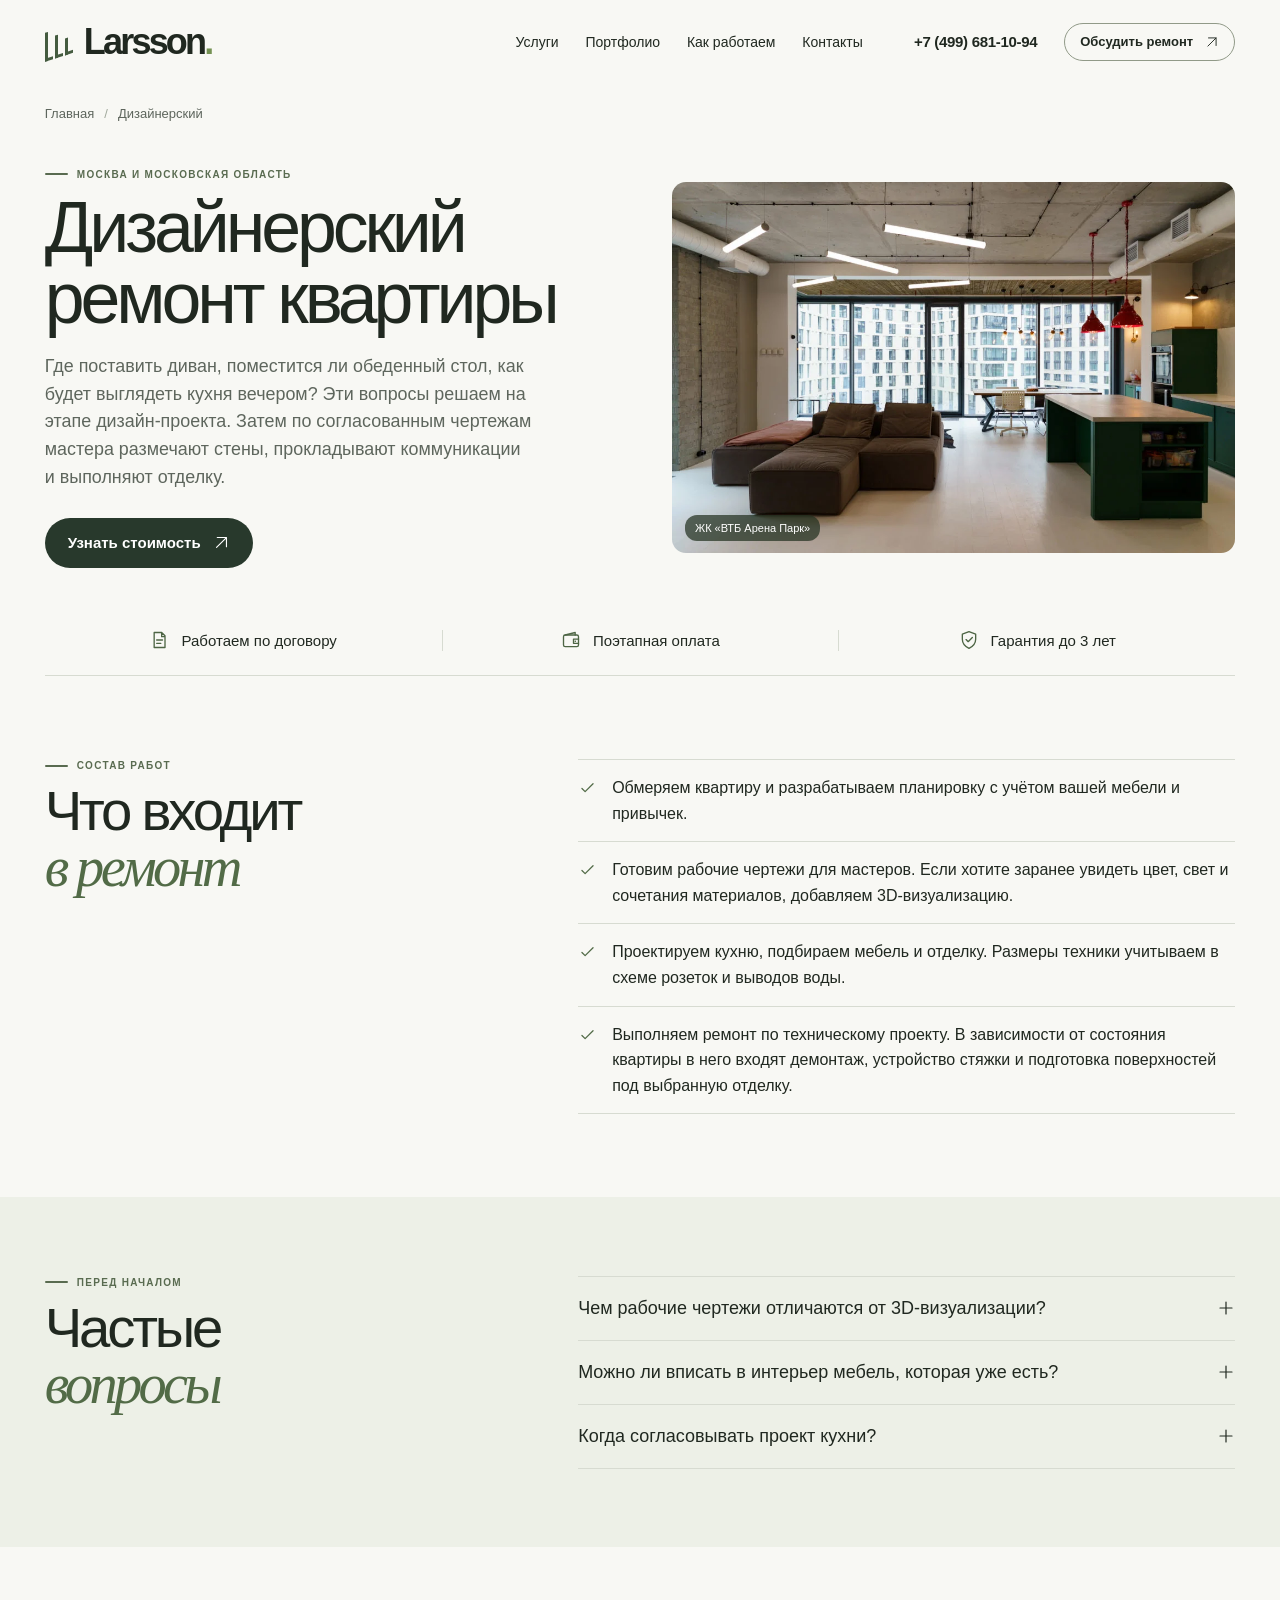
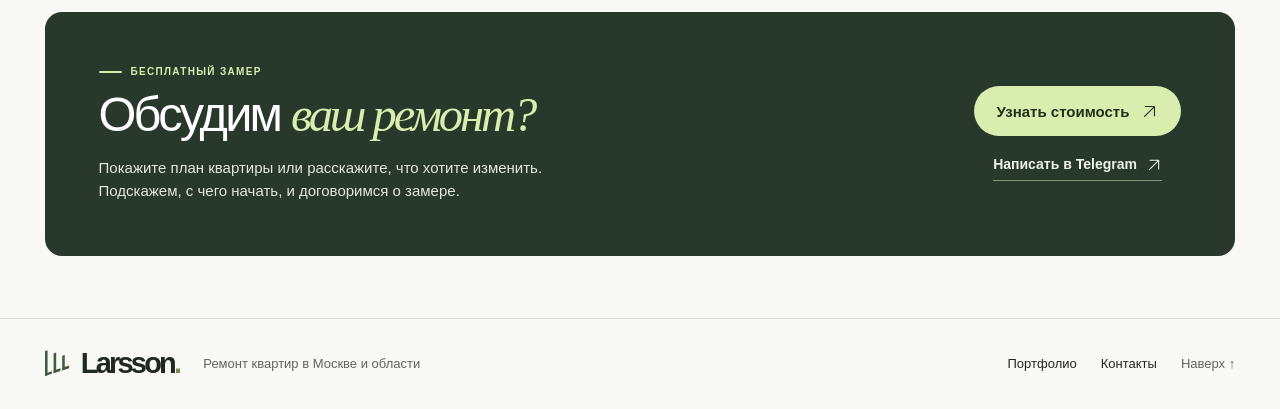
==== dizaynerskiy-remont-kvartiry/index.html @ 94e1b819 "Добавить файлы сайта в dizaynerskiy-remont-kvartiry" ====
<!doctype html><html lang="ru" id="top" data-metrika=""><head><meta charset="utf-8"><meta name="viewport" content="width=device-width, initial-scale=1"><meta name="theme-color" content="#f8f8f4"><title>Дизайнерский ремонт квартиры в Москве — Larsson</title><meta name="description" content="Дизайнерский ремонт квартиры в Москве и области. Планировка, рабочие чертежи, 3D-визуализация, проектирование кухни и подбор отделки под ваш интерьер."><link rel="canonical" href="https://ulin-roman.github.io/larsson-remont/dizaynerskiy-remont-kvartiry/"><meta property="og:type" content="website"><meta property="og:locale" content="ru_RU"><meta property="og:title" content="Дизайнерский ремонт квартиры в Москве — Larsson"><meta property="og:description" content="Дизайнерский ремонт квартиры в Москве и области. Планировка, рабочие чертежи, 3D-визуализация, проектирование кухни и подбор отделки под ваш интерьер."><meta property="og:url" content="https://ulin-roman.github.io/larsson-remont/dizaynerskiy-remont-kvartiry/"><meta property="og:image" content="https://ulin-roman.github.io/larsson-remont/assets/hero-1.webp"><link rel="icon" href="../assets/mark.svg" type="image/svg+xml"><link rel="stylesheet" href="../assets/site.css"><script defer src="../assets/site.js"></script><script type="application/ld+json">{"@context":"https://schema.org","@graph":[{"@type":"HomeAndConstructionBusiness","@id":"https://ulin-roman.github.io/larsson-remont/#organization","name":"Larsson","telephone":"+74996811094","url":"https://ulin-roman.github.io/larsson-remont/","areaServed":["Москва","Московская область"]},{"@type":"WebPage","url":"https://ulin-roman.github.io/larsson-remont/dizaynerskiy-remont-kvartiry/","name":"Дизайнерский ремонт квартиры в Москве — Larsson","description":"Дизайнерский ремонт квартиры в Москве и области. Планировка, рабочие чертежи, 3D-визуализация, проектирование кухни и подбор отделки под ваш интерьер.","inLanguage":"ru","isPartOf":{"@type":"WebSite","url":"https://ulin-roman.github.io/larsson-remont/","name":"Larsson"}},{"@type":"Service","name":"Дизайнерский ремонт квартиры","provider":{"@id":"https://ulin-roman.github.io/larsson-remont/#organization"},"areaServed":"Москва и Московская область"}]}</script></head><body><a class="skip" href="#main">К содержанию</a><header class="header"><div class="wrap header-inner"><a class="brand" href="../" aria-label="Larsson — главная"><span class="logo-mark" aria-hidden="true"><i></i><i></i><i></i></span><span class="wordmark">Larsson<span>.</span></span></a><nav id="navigation" aria-label="Основная навигация"><a href="../#uslugi">Услуги</a><a href="../portfolio/">Портфолио</a><a href="../#process">Как работаем</a><a href="../kontakty/">Контакты</a></nav><div class="header-end"><a class="head-phone" data-action="phone" href="tel:+74996811094">+7 (499) 681-10-94</a><a class="button button-outline head-cta" href="../kontakty/">Обсудить ремонт <svg aria-hidden="true" focusable="false" width="14" height="14" viewBox="0 0 24 24" fill="none" stroke="currentColor" stroke-width="1.6" stroke-linecap="round" stroke-linejoin="round"><path d="M5 19 19 5M6 5h13v13"/></svg></a><button type="button" class="menu-toggle" aria-label="Открыть меню" aria-controls="navigation" aria-expanded="false"><svg aria-hidden="true" focusable="false" width="20" height="20" viewBox="0 0 24 24" fill="none" stroke="currentColor" stroke-width="1.6" stroke-linecap="round" stroke-linejoin="round"><path d="M3 7h18M3 12h18M3 17h18"/></svg></button></div></div></header><main id="main"><div class="wrap"><nav class="crumbs" aria-label="Хлебные крошки"><a href="../">Главная</a><span aria-hidden="true">/</span><span aria-current="page">Дизайнерский</span></nav><section class="service-hero"><div><div class="eyebrow"><span aria-hidden="true"></span>Москва и Московская область</div><h1>Дизайнерский ремонт квартиры</h1><p>Где поставить диван, поместится ли обеденный стол, как будет выглядеть кухня вечером? Эти вопросы решаем на этапе дизайн-проекта. Затем по согласованным чертежам мастера размечают стены, прокладывают коммуникации и выполняют отделку.</p><a class="button button-dark" data-action="estimate" href="../smeta/">Узнать стоимость <svg aria-hidden="true" focusable="false" width="17" height="17" viewBox="0 0 24 24" fill="none" stroke="currentColor" stroke-width="1.6" stroke-linecap="round" stroke-linejoin="round"><path d="M5 19 19 5M6 5h13v13"/></svg></a></div><figure><img class="" src="../assets/hero-3.webp" alt="ЖК «ВТБ Арена Парк»" loading="eager" fetchpriority="high"><figcaption>ЖК «ВТБ Арена Парк»</figcaption></figure></section><div class="benefits"><span><svg aria-hidden="true" focusable="false" width="20" height="20" viewBox="0 0 24 24" fill="none" stroke="currentColor" stroke-width="1.6" stroke-linecap="round" stroke-linejoin="round"><path d="M7 3h7l4 4v14H5V3h2Zm7 0v5h4M8 12h7m-7 4h5"/></svg>Работаем по договору</span><span><svg aria-hidden="true" focusable="false" width="20" height="20" viewBox="0 0 24 24" fill="none" stroke="currentColor" stroke-width="1.6" stroke-linecap="round" stroke-linejoin="round"><rect x="3" y="6" width="18" height="14" rx="2"/><path d="m5 6 12-3v3m4 5h-6v5h6"/><path d="M17 13.5h.3"/></svg>Поэтапная оплата</span><span><svg aria-hidden="true" focusable="false" width="20" height="20" viewBox="0 0 24 24" fill="none" stroke="currentColor" stroke-width="1.6" stroke-linecap="round" stroke-linejoin="round"><path d="m12 2 8 3v6c0 5-4 9-8 11-4-2-8-6-8-11V5l8-3Z"/><path d="m8.5 11.5 2.5 2.5 5-5"/></svg>Гарантия до 3 лет</span></div></div><section class="wrap content-section scope"><div><div class="eyebrow"><span aria-hidden="true"></span>Состав работ</div><h2>Что входит<br><em>в ремонт</em></h2></div><ul><li><svg aria-hidden="true" focusable="false" width="19" height="19" viewBox="0 0 24 24" fill="none" stroke="currentColor" stroke-width="1.6" stroke-linecap="round" stroke-linejoin="round"><path d="m5 12 4 4L19 6"/></svg><span>Обмеряем квартиру и разрабатываем планировку с учётом вашей мебели и привычек.</span></li><li><svg aria-hidden="true" focusable="false" width="19" height="19" viewBox="0 0 24 24" fill="none" stroke="currentColor" stroke-width="1.6" stroke-linecap="round" stroke-linejoin="round"><path d="m5 12 4 4L19 6"/></svg><span>Готовим рабочие чертежи для мастеров. Если хотите заранее увидеть цвет, свет и сочетания материалов, добавляем 3D-визуализацию.</span></li><li><svg aria-hidden="true" focusable="false" width="19" height="19" viewBox="0 0 24 24" fill="none" stroke="currentColor" stroke-width="1.6" stroke-linecap="round" stroke-linejoin="round"><path d="m5 12 4 4L19 6"/></svg><span>Проектируем кухню, подбираем мебель и отделку. Размеры техники учитываем в схеме розеток и выводов воды.</span></li><li><svg aria-hidden="true" focusable="false" width="19" height="19" viewBox="0 0 24 24" fill="none" stroke="currentColor" stroke-width="1.6" stroke-linecap="round" stroke-linejoin="round"><path d="m5 12 4 4L19 6"/></svg><span>Выполняем ремонт по техническому проекту. В зависимости от состояния квартиры в него входят демонтаж, устройство стяжки и подготовка поверхностей под выбранную отделку.</span></li></ul></section><section class="faq-section"><div class="wrap scope"><div><div class="eyebrow"><span aria-hidden="true"></span>Перед началом</div><h2>Частые<br><em>вопросы</em></h2></div><div><details><summary>Чем рабочие чертежи отличаются от 3D-визуализации?<svg aria-hidden="true" focusable="false" width="18" height="18" viewBox="0 0 24 24" fill="none" stroke="currentColor" stroke-width="1.6" stroke-linecap="round" stroke-linejoin="round"><path d="M4 12h16M12 4v16"/></svg></summary><p>По чертежам мастер видит размеры, расположение перегородок, розеток, светильников и сантехники. Визуализация показывает будущую комнату объёмно и помогает выбрать цвета, отделку и мебель.</p></details><details><summary>Можно ли вписать в интерьер мебель, которая уже есть?<svg aria-hidden="true" focusable="false" width="18" height="18" viewBox="0 0 24 24" fill="none" stroke="currentColor" stroke-width="1.6" stroke-linecap="round" stroke-linejoin="round"><path d="M4 12h16M12 4v16"/></svg></summary><p>Да. На первую встречу возьмите фотографии и размеры предметов, которые хотите оставить. Дизайнер учтёт их в планировке, проверит ширину проходов и подберёт отделку рядом с ними.</p></details><details><summary>Когда согласовывать проект кухни?<svg aria-hidden="true" focusable="false" width="18" height="18" viewBox="0 0 24 24" fill="none" stroke="currentColor" stroke-width="1.6" stroke-linecap="round" stroke-linejoin="round"><path d="M4 12h16M12 4v16"/></svg></summary><p>Положение мойки и техники стоит утвердить до разводки воды и электрики. Для встроенной техники понадобятся размеры выбранных моделей, чтобы привязать шкафы и точки подключения к чертежу кухни.</p></details></div></div></section><section class="wrap contact-wrap"><div class="contact-band"><div><div class="eyebrow"><span aria-hidden="true"></span>Бесплатный замер</div><h2>Обсудим <em>ваш ремонт?</em></h2><p>Покажите план квартиры или расскажите, что хотите изменить.<br>Подскажем, с чего начать, и договоримся о замере.</p></div><div class="contact-actions"><a class="button button-green" data-action="estimate" href="../smeta/">Узнать стоимость <svg aria-hidden="true" focusable="false" width="17" height="17" viewBox="0 0 24 24" fill="none" stroke="currentColor" stroke-width="1.6" stroke-linecap="round" stroke-linejoin="round"><path d="M5 19 19 5M6 5h13v13"/></svg></a><a class="light-link" data-action="telegram" href="https://t.me/LarssonRemont">Написать в Telegram <svg aria-hidden="true" focusable="false" width="16" height="16" viewBox="0 0 24 24" fill="none" stroke="currentColor" stroke-width="1.6" stroke-linecap="round" stroke-linejoin="round"><path d="M5 19 19 5M6 5h13v13"/></svg></a></div></div></section></main><footer><div class="wrap foot"><a class="brand" aria-label="Larsson — главная" href="../"><span class="logo-mark" aria-hidden="true"><i></i><i></i><i></i></span><span class="wordmark">Larsson<span>.</span></span></a><span>Ремонт квартир в Москве и области</span><a href="../portfolio/">Портфолио</a><a href="../kontakty/">Контакты</a><a class="to-top" href="#top">Наверх ↑</a></div></footer></body></html>
---- assets/site.css ----
:root{--ink:#202820;--muted:#5e665d;--paper:#f8f8f4;--line:#d7dbd1;--sage:#d9edae;--forest:#28392c;--serif:Georgia,'Times New Roman',serif;--sans:Arial,Helvetica,sans-serif}
*,*::before,*::after{box-sizing:border-box}
html{scroll-behavior:smooth;scroll-padding-top:22px}
body{margin:0;background:var(--paper);color:var(--ink);font:16px/1.5 var(--sans);-webkit-font-smoothing:antialiased}
img{display:block;max-width:100%}a{color:inherit;text-decoration:none}button,input{font:inherit}button{cursor:pointer;color:inherit}button,a,input,summary{touch-action:manipulation}
:focus-visible{outline:3px solid #6f923f;outline-offset:4px}button:disabled{opacity:.5}
.wrap{width:min(1440px,calc(100% - clamp(40px,7vw,128px)));margin-inline:auto}
.skip{position:absolute;left:1rem;top:-100px;background:#fff;color:var(--ink);padding:.6rem 1rem;z-index:20}.skip:focus{top:8px}
.header{position:relative;z-index:5}.header-inner{min-height:84px;display:flex;align-items:center;gap:clamp(20px,4vw,85px)}
.brand{display:inline-flex;align-items:center;gap:9px;white-space:nowrap;line-height:1}.wordmark{font-size:36px;font-weight:700;letter-spacing:-2.8px}.wordmark>span{color:#759254}
.logo-mark{width:30px;height:29px;position:relative;display:inline-flex;align-items:flex-end;gap:2px;transform:skewY(-18deg);color:#445b3f}
.logo-mark i{display:block;width:8px;border-left:3px solid currentColor;border-bottom:3px solid currentColor}.logo-mark i:nth-child(1){height:100%}.logo-mark i:nth-child(2){height:80%}.logo-mark i:nth-child(3){height:59%}
.header nav,.header-end,.hero-actions,.section-link,.light-link{display:flex;align-items:center}
.header nav{gap:clamp(17px,2.1vw,39px);margin-left:auto;white-space:nowrap;font-size:14px}.header nav a:hover,.head-phone:hover,footer a:hover,.crumbs a:hover{color:#526f3c}
.header-end{gap:clamp(16px,2.1vw,35px)}.head-phone{font-weight:600;white-space:nowrap;font-size:15px;letter-spacing:-.3px}.button,.section-link,.light-link{display:inline-flex;justify-content:center;align-items:center;gap:12px;font-weight:600}
.button{border:1px solid transparent;min-height:50px;padding:13px 22px;border-radius:100px;font-size:15px;line-height:1.15;transition:background .18s,color .18s,transform .18s}.button:hover{transform:translateY(-1px)}
.button-outline{border-color:#919a88;color:var(--ink);font-size:13px;min-height:38px;padding:10px 15px}.button-outline:hover{background:#e8eddf}
.button-green{background:var(--sage);color:#22301b}.button-green:hover{background:#e6fac0}
.button-dark{background:var(--forest);color:#fff}.button-dark:hover{background:#3d533f}
.menu-toggle{display:none;border:1px solid var(--line);border-radius:50%;background:transparent;width:42px;height:42px;align-items:center;justify-content:center}
.hero{isolation:isolate;position:relative;overflow:hidden;border-radius:18px;background:#536156;color:#fff;min-height:530px;height:clamp(530px,42vw,650px);display:flex;flex-direction:column;justify-content:center}
.hero-photos,.hero-shade,.hero-photo{position:absolute;inset:0;width:100%;height:100%}.hero-photos{z-index:-3}.hero-photo{object-fit:cover;object-position:center 55%;opacity:0;transition:opacity .4s ease}.hero-photo.active{opacity:1}.hero-shade{z-index:-1;background:linear-gradient(90deg,rgba(13,22,17,.83) 0%,rgba(17,25,19,.65) 30%,rgba(20,25,18,.17) 67%,rgba(16,23,17,.10) 100%),linear-gradient(0deg,rgba(15,21,15,.34),transparent 25%)}
.hero-copy{padding:44px clamp(36px,4.7vw,85px) 55px;max-width:850px}.geo{display:inline-flex;align-items:center;gap:7px;border:1px solid #ffffff72;background:#12201529;padding:5px 11px;border-radius:50px;font-weight:500;line-height:1.25;font-size:12px;letter-spacing:.1px}
h1,h2,h3,p,figure{margin:0}h1,h2,h3{font-weight:500}h1,h2{line-height:.99;letter-spacing:-.057em}em{font-family:var(--serif);font-weight:400;letter-spacing:-.064em}
.hero h1{font-size:clamp(62px,6.6vw,112px);margin:22px 0 17px;line-height:.98}.hero h1 em{color:#e4edcf}.hero-copy>p{font-size:clamp(15px,1.3vw,19px);line-height:1.52;color:#f2f3ed}.hero-actions{gap:25px;margin-top:27px}
.hero-link{display:inline-flex;align-items:center;gap:9px;font-size:14px;padding-block:9px;border-bottom:1px solid #ffffff70}.hero-link:hover{border-color:white}
.hero-controls{position:absolute;right:26px;bottom:24px;display:flex;align-items:center;gap:6px}.hero-controls button,.round{width:38px;height:38px;display:inline-grid;place-items:center;border-radius:50%;border:1px solid var(--line);background:transparent;flex:0 0 auto}.hero-controls button{border-color:#ffffff8c;background:rgba(21,27,19,.32);color:white}.hero-controls button:hover{background:rgba(21,27,19,.6)}.hero-caption{color:#fff;padding:3px 8px;font-size:11px;text-shadow:0 1px 5px #000;max-width:180px;text-align:right}
.benefits{display:grid;grid-template-columns:repeat(3,1fr);align-items:center;border-bottom:1px solid var(--line);padding:24px 0}.benefits span{display:flex;align-items:center;justify-content:center;gap:12px;font-size:15px;line-height:1.4}.benefits span+span{border-left:1px solid var(--line)}.benefits svg{color:#4d6544}
.content-section{padding-block:clamp(62px,6.5vw,110px)}.eyebrow{display:flex;align-items:center;gap:9px;text-transform:uppercase;letter-spacing:.13em;font-weight:600;font-size:10px;color:#596b50;line-height:1.35}.eyebrow>span{height:2px;width:23px;background:currentColor;border-radius:1px}
h2{font-size:clamp(43px,4.4vw,74px)}.eyebrow+h2,.eyebrow+h1{margin-top:11px}h2 em,.page-heading em,.contact-page em{color:#526b47}
.section-head{display:flex;justify-content:space-between;align-items:flex-end;gap:15px;margin-bottom:29px}.section-link,.light-link{gap:9px;border-bottom:1px solid #9aa392;padding-block:5px;font-size:14px}.section-link:hover{color:#4b6c37}
.works-grid{display:grid;grid-template-columns:1fr 1fr;gap:40px 24px}.work-card{min-width:0}.compare,.single-work{position:relative;isolation:isolate;overflow:hidden;aspect-ratio:1.62;background:#d9dbd1;border-radius:13px}.compare img,.single-work img{width:100%;height:100%;object-fit:cover}.compare-before,.compare-after{position:absolute;inset:0}.compare-before{clip-path:inset(0 calc(100% - var(--pos)) 0 0)}.compare-line{position:absolute;left:var(--pos);top:0;bottom:0;border-left:2px solid #fff;pointer-events:none}.compare-line>span{position:absolute;top:50%;left:-1px;transform:translate(-50%,-50%);width:40px;height:40px;display:grid;place-items:center;border-radius:50%;background:#fff;color:#2d3a2a;box-shadow:0 2px 9px #0003}
.compare-range{position:absolute;inset:0;opacity:0;width:100%;height:100%;margin:0;cursor:ew-resize;touch-action:pan-y}.compare:focus-within{outline:3px solid #6f923f;outline-offset:3px}.photo-tag{position:absolute;top:14px;border:1px solid #ffffff6b;background:#283128a6;color:#fff;border-radius:20px;padding:4px 11px;font-size:12px;line-height:1.3;pointer-events:none}.tag-before{left:15px}.tag-after{right:15px;background:#e9f2d5;color:#2c3c26;border-color:transparent}
.work-caption{display:flex;justify-content:space-between;align-items:center;gap:12px;margin-top:16px}.work-caption h3,.steps h3{font-size:clamp(21px,2vw,30px);letter-spacing:-.045em;line-height:1.18}.work-meta{color:var(--muted);font-size:13px;margin:0 0 6px}.work-note,.steps p,.scope li,.scope details p{color:var(--muted);font-size:16px;line-height:1.6}.work-note{max-width:55ch;margin-top:9px}.round:hover{background:#e5e9dd}
.services-section,.faq-section{background:#edf0e7;padding:clamp(55px,6.1vw,100px) 0}.services-layout,.scope{display:grid;grid-template-columns:.82fr 1.18fr;gap:6vw}.service-list>a{display:flex;align-items:center;gap:10px;justify-content:space-between;border-top:1px solid #c5ccbe;padding:19px 0;font-size:clamp(19px,1.8vw,29px);letter-spacing:-.037em;line-height:1.2}.service-list>a:last-child{border-bottom:1px solid #c5ccbe}.service-list i{border:1px solid #b5c3a9;width:35px;height:35px;border-radius:50%;display:grid;place-items:center;flex:none}.service-list>a:hover i{background:var(--forest);color:white;border-color:var(--forest)}
.steps{display:grid;grid-template-columns:repeat(3,1fr);gap:30px}.steps article{border-top:1px solid var(--line);padding:19px 4px 0 0}.step-index{display:block;color:#546d49;font:italic 24px var(--serif);margin-bottom:20px}.steps p{margin-top:9px}
.contact-wrap{margin-bottom:62px}.contact-band{border-radius:17px;background:var(--forest);color:white;padding:clamp(32px,4.2vw,68px);display:flex;align-items:center;justify-content:space-between;gap:30px}.contact-band h2{font-size:clamp(39px,3.8vw,63px)}.contact-band em,.contact-band .eyebrow{color:var(--sage)}.contact-band p{margin-top:18px;color:#e3e7df;font-size:15px}.contact-actions{display:flex;align-items:center;flex-direction:column;gap:13px}.light-link{color:#eef2e7;border-color:#83957b}
footer{border-top:1px solid var(--line)}.foot{min-height:90px;display:flex;align-items:center;gap:24px;flex-wrap:wrap;font-size:13px}.foot>span{color:var(--muted);margin-right:auto}.foot .wordmark{font-size:29px}.foot .logo-mark{scale:.86;transform-origin:left center;margin-right:-3px}.to-top{color:var(--muted)}
.crumbs{display:flex;gap:10px;color:var(--muted);font-size:13px;line-height:1.5;padding:20px 0}.crumbs span[aria-hidden]{color:#a1a99c}.service-hero{display:grid;grid-template-columns:1fr 1fr;gap:5vw;align-items:center;padding:24px 0 38px}.service-hero h1,.page-heading h1,.contact-page h1{font-size:clamp(50px,5.6vw,93px)}.service-hero p,.page-heading p,.contact-page>div>p{font-size:clamp(17px,1.4vw,21px);line-height:1.55;color:var(--muted);margin:19px 0 26px;max-width:49ch}.service-hero figure{position:relative;overflow:hidden;border-radius:14px}.service-hero img{width:100%;height:clamp(300px,29vw,470px);object-fit:cover}.service-hero figcaption{position:absolute;bottom:12px;left:13px;border-radius:12px;background:#233020b5;padding:5px 10px;color:white;font-size:11px}
.scope ul{list-style:none;padding:0;margin:0}.scope li{display:flex;gap:15px;align-items:flex-start;padding:15px 0;border-top:1px solid var(--line);color:var(--ink)}.scope li svg{flex:none;color:#526b47;margin-top:4px}.scope li:last-child,.scope details:last-child{border-bottom:1px solid var(--line)}.scope details{border-top:1px solid var(--line)}.scope summary{cursor:pointer;list-style:none;display:flex;justify-content:space-between;gap:18px;align-items:center;font-size:18px;padding:18px 0}.scope summary::-webkit-details-marker{display:none}.scope summary svg{flex:none}.scope details[open] svg{transform:rotate(45deg)}.scope details p{padding:0 26px 18px 0}.faq-section+.contact-wrap{margin-top:65px}
.page-heading{padding:24px 0 5px}.page-heading p{max-width:61ch;margin-bottom:0}.page-heading+.portfolio{padding-top:30px}.wrap:has(.page-heading)+.portfolio{padding-top:35px}
.contact-page{display:grid;grid-template-columns:1.1fr .9fr;gap:7vw;padding:38px 0 80px;align-items:center}.contact-sheet{background:#e9eee1;border-radius:16px;padding:clamp(25px,3vw,48px);display:flex;align-items:flex-start;flex-direction:column;gap:13px}.contact-sheet h2{font-size:29px}.contact-sheet .contact-number{font-size:clamp(22px,2.2vw,37px);white-space:nowrap;letter-spacing:-.045em;margin-top:10px}.contact-sheet p{color:var(--muted)}.contact-sheet .button{margin-top:9px}
dialog{width:min(1050px,94vw);max-height:92dvh;border:0;border-radius:17px;color:var(--ink);background:var(--paper);padding:20px;box-shadow:0 20px 80px #0005}dialog::backdrop{background:#132015bd}.dialog-head{display:flex;align-items:center;justify-content:space-between;gap:15px;margin-bottom:14px}.dialog-head h2{font-size:clamp(22px,2.5vw,36px)}#dialog-photos .compare,#dialog-photos .single-work{max-height:66dvh;aspect-ratio:1.8}#dialog-nav{display:flex;align-items:center;justify-content:center;gap:16px;margin-top:12px;font-size:13px}.dialog-open{overflow:hidden}
@media(min-width:1650px){.hero-copy{padding-left:85px}}
@media(max-width:1110px){.header-inner{gap:20px}.header nav{gap:18px}.head-cta{display:none}.header-end{margin-left:8px}.hero-caption{max-width:130px}}
@media(max-width:800px){.wrap{width:calc(100% - 36px)}.header-inner{min-height:66px}.header-end{margin-left:auto;gap:16px}.menu-toggle{display:inline-flex}.header nav{display:none;position:absolute;top:calc(100% - 2px);left:18px;right:18px;margin:0;background:var(--paper);border:1px solid var(--line);box-shadow:0 10px 22px #19251419;padding:10px;border-radius:12px}.header nav.open{display:flex;align-items:stretch;flex-direction:column;gap:0}.header nav a{padding:11px 12px}.wordmark{font-size:32px}.hero{height:530px;min-height:0}.hero-copy{padding:32px 32px 65px}.hero h1{font-size:clamp(56px,8.7vw,72px)}.hero-controls{right:16px;bottom:16px}.benefits{padding:19px 0}.benefits span{font-size:13px;gap:7px}.benefits svg{width:18px;flex:none}.works-grid{gap:30px 16px}.services-layout,.scope{grid-template-columns:.78fr 1.22fr;gap:30px}.steps{gap:19px}.foot{padding:20px 0;gap:16px}.foot>span{width:calc(100% - 150px)}.contact-page{gap:24px}.hero-shade{background:linear-gradient(90deg,#142117cf 0%,#17201899 45%,#151c1233 100%),linear-gradient(0deg,#17201765,transparent 30%)}}
@media(max-width:600px){.wrap{width:calc(100% - 28px)}.header-inner{min-height:62px}.header-end{gap:12px}.head-phone{font-size:12px}.menu-toggle{width:37px;height:37px}.brand{gap:5px}.wordmark{font-size:30px}.logo-mark{transform:scale(.82) skewY(-18deg);margin-right:-3px}.hero{height:515px;border-radius:13px;justify-content:flex-end}.hero-photo{object-position:61% center}.hero-shade{background:linear-gradient(0deg,#101d15ed 0%,#142319bb 38%,#13221770 68%,#13221725 100%)}.hero-copy{padding:34px 20px 78px}.hero h1{font-size:clamp(45px,10.6vw,64px);margin:17px 0 15px}.geo{font-size:11px}.hero-copy>p{font-size:14px}.hero-actions{gap:13px;flex-wrap:wrap;margin-top:22px}.button{min-height:45px;padding:11px 16px;font-size:13px}.hero-link{gap:5px;font-size:12px}.hero-controls{left:20px;right:auto;flex-direction:row;bottom:15px}.hero-caption{order:3;max-width:180px;text-align:left}.hero-controls button{width:32px;height:32px}.benefits{align-items:stretch;padding:16px 0}.benefits span{flex-direction:column;gap:6px;text-align:center;padding:0 5px;font-size:11px;line-height:1.25}.benefits svg{width:17px;height:17px}h2{font-size:41px}.content-section{padding-block:48px}.section-head{margin-bottom:20px}.section-link{font-size:12px;gap:5px;white-space:nowrap}.works-grid,.services-layout,.scope,.service-hero,.contact-page{grid-template-columns:1fr}.works-grid{gap:24px}.work-caption{margin-top:12px}.work-note,.scope li,.scope details p,.steps p{font-size:14px}.compare,.single-work{border-radius:10px;aspect-ratio:1.42}.work-caption h3{font-size:23px}.services-section,.faq-section{padding:45px 0}.services-layout,.scope{gap:24px}.service-list>a{padding:14px 0}.steps{grid-template-columns:1fr;gap:21px}.steps article{display:grid;grid-template-columns:32px 1fr;gap:0 10px;padding-top:16px}.step-index{margin:0;grid-row:span 2;font-size:22px}.steps p{grid-column:2}.steps h3{font-size:22px}.contact-band{align-items:flex-start;flex-direction:column;gap:21px;padding:27px 20px}.contact-band h2{font-size:35px}.contact-band p{font-size:14px;line-height:1.5;margin-top:14px}.contact-band p br{display:none}.contact-actions{align-items:flex-start}.contact-wrap{margin-bottom:35px}.foot{font-size:12px;min-height:0}.foot>span{width:auto;max-width:130px;margin-left:auto;margin-right:0;text-align:right}.foot .brand{margin-right:auto}.foot>a:nth-child(3){clear:left}.foot{display:grid;grid-template-columns:auto auto auto}.foot>span{justify-self:end;grid-column:2/4}.foot .to-top{margin-left:auto}.crumbs{padding:13px 0}.service-hero{gap:22px;padding:14px 0 20px}.service-hero h1,.page-heading h1,.contact-page h1{font-size:44px}.service-hero img{height:235px}.service-hero p,.page-heading p,.contact-page>div>p{font-size:16px;margin:14px 0 20px}.faq-section+.contact-wrap{margin-top:35px}.scope summary{font-size:16px;padding:15px 0}.contact-page{padding:20px 0 40px}.page-heading{padding:16px 0 0}.work-meta{font-size:12px}.compare-line>span{width:33px;height:33px}.tag-before{left:10px}.tag-after{right:10px}.photo-tag{top:10px;font-size:11px}.header nav{left:14px;right:14px}dialog{padding:13px}#dialog-photos .compare,#dialog-photos .single-work{aspect-ratio:1.25}}
@media(max-width:365px){.head-phone{font-size:11px}.header-end{gap:7px}.hero-copy{padding-inline:15px}.hero-actions{gap:10px}.hero-copy>p br{display:none}}
@media(prefers-reduced-motion:reduce){html{scroll-behavior:auto}*,*::before,*::after{transition:none!important}}
.estimate-layout{display:grid;grid-template-columns:1fr .95fr;gap:24px 7vw;padding:33px 0 78px;align-items:start}.estimate-intro h1{font-size:clamp(48px,5.25vw,85px)}.estimate-intro h1 em{color:#536b47}.estimate-intro>p{margin-top:24px;max-width:43ch;color:var(--muted);font-size:18px;line-height:1.55}.estimate-note{display:flex;align-items:flex-start;gap:12px;border-top:1px solid var(--line);margin-top:27px;padding-top:18px;max-width:43ch;font-size:14px;color:var(--muted)}.estimate-note svg{flex:none;color:#526b47}
.estimate-form{background:#e9eee2;border-radius:17px;padding:clamp(23px,3vw,48px);display:flex;flex-direction:column;align-items:stretch;gap:18px}.estimate-form fieldset{margin:0;padding:0;border:0;min-width:0}.estimate-form legend,.form-field{font-size:15px;font-weight:600}.estimate-form legend{padding:0 0 8px}.segmented{display:flex;gap:7px;flex-wrap:wrap}.segmented label{position:relative;cursor:pointer}.segmented input{position:absolute;opacity:0}.segmented span{display:block;border:1px solid #acb7a3;border-radius:24px;padding:8px 13px;font-size:14px}.segmented input:checked+span{background:var(--forest);color:white;border-color:var(--forest)}.segmented input:focus-visible+span{outline:2px solid #577843;outline-offset:3px}.form-field input,.form-field textarea{width:100%;display:block;margin-top:7px;padding:12px;border:1px solid #bdc5b5;border-radius:9px;font:normal 16px/1.45 var(--sans);color:var(--ink);background:#fafbf6}.form-field textarea{resize:vertical}.optional{color:#616a5d;font-size:12px;font-weight:400;margin-left:4px}.form-help,.alternate-estimate{color:var(--muted);font-size:13px}.form-help{margin-top:-9px;line-height:1.45}.alternate-estimate{grid-column:2;display:flex;align-items:flex-start;flex-wrap:wrap;gap:3px 8px}.alternate-estimate .section-link{font-size:13px;white-space:normal}.alternate-estimate>a[href^="tel"]{text-decoration:underline}.contact-sheet .office-address{font-size:14px;line-height:1.45;margin:4px 0}.office-address .section-link{font-size:13px}
@media(max-width:700px){.estimate-layout{grid-template-columns:1fr;gap:22px;padding:18px 0 40px}.estimate-intro p{font-size:16px;margin-top:15px}.estimate-note{margin-top:17px;padding-top:12px}.alternate-estimate{grid-column:1}.estimate-intro h1{font-size:46px}}
.dialog-foot{display:flex;align-items:center;justify-content:space-between;gap:12px;margin-top:15px}.dialog-foot #dialog-nav{margin-top:0}.dialog-foot .button{min-height:40px;font-size:13px;padding:10px 15px}
@media(max-width:450px){.dialog-foot #dialog-nav{gap:7px}.dialog-foot .round{width:30px;height:30px}.dialog-foot .button{padding:9px 12px;font-size:12px}}
.full-pair{display:grid;grid-template-columns:repeat(2,minmax(0,1fr));gap:10px}.full-pair figure{position:relative;background:#e6e8df;border-radius:9px;overflow:hidden}.full-pair img{width:100%;height:min(64dvh,580px);object-fit:contain}.full-pair figcaption{position:absolute;top:10px;left:10px;background:#253128d9;color:white;font-size:12px;border-radius:20px;padding:4px 10px}.full-pair figure+figure figcaption{background:#e8f1d8;color:#243021}#dialog-photos .single-work img{object-fit:contain}
@media(max-width:600px){.full-pair{gap:6px}.full-pair img{height:clamp(170px,60vw,320px)}.full-pair figcaption{top:6px;left:5px;font-size:10px;padding:3px 6px}}
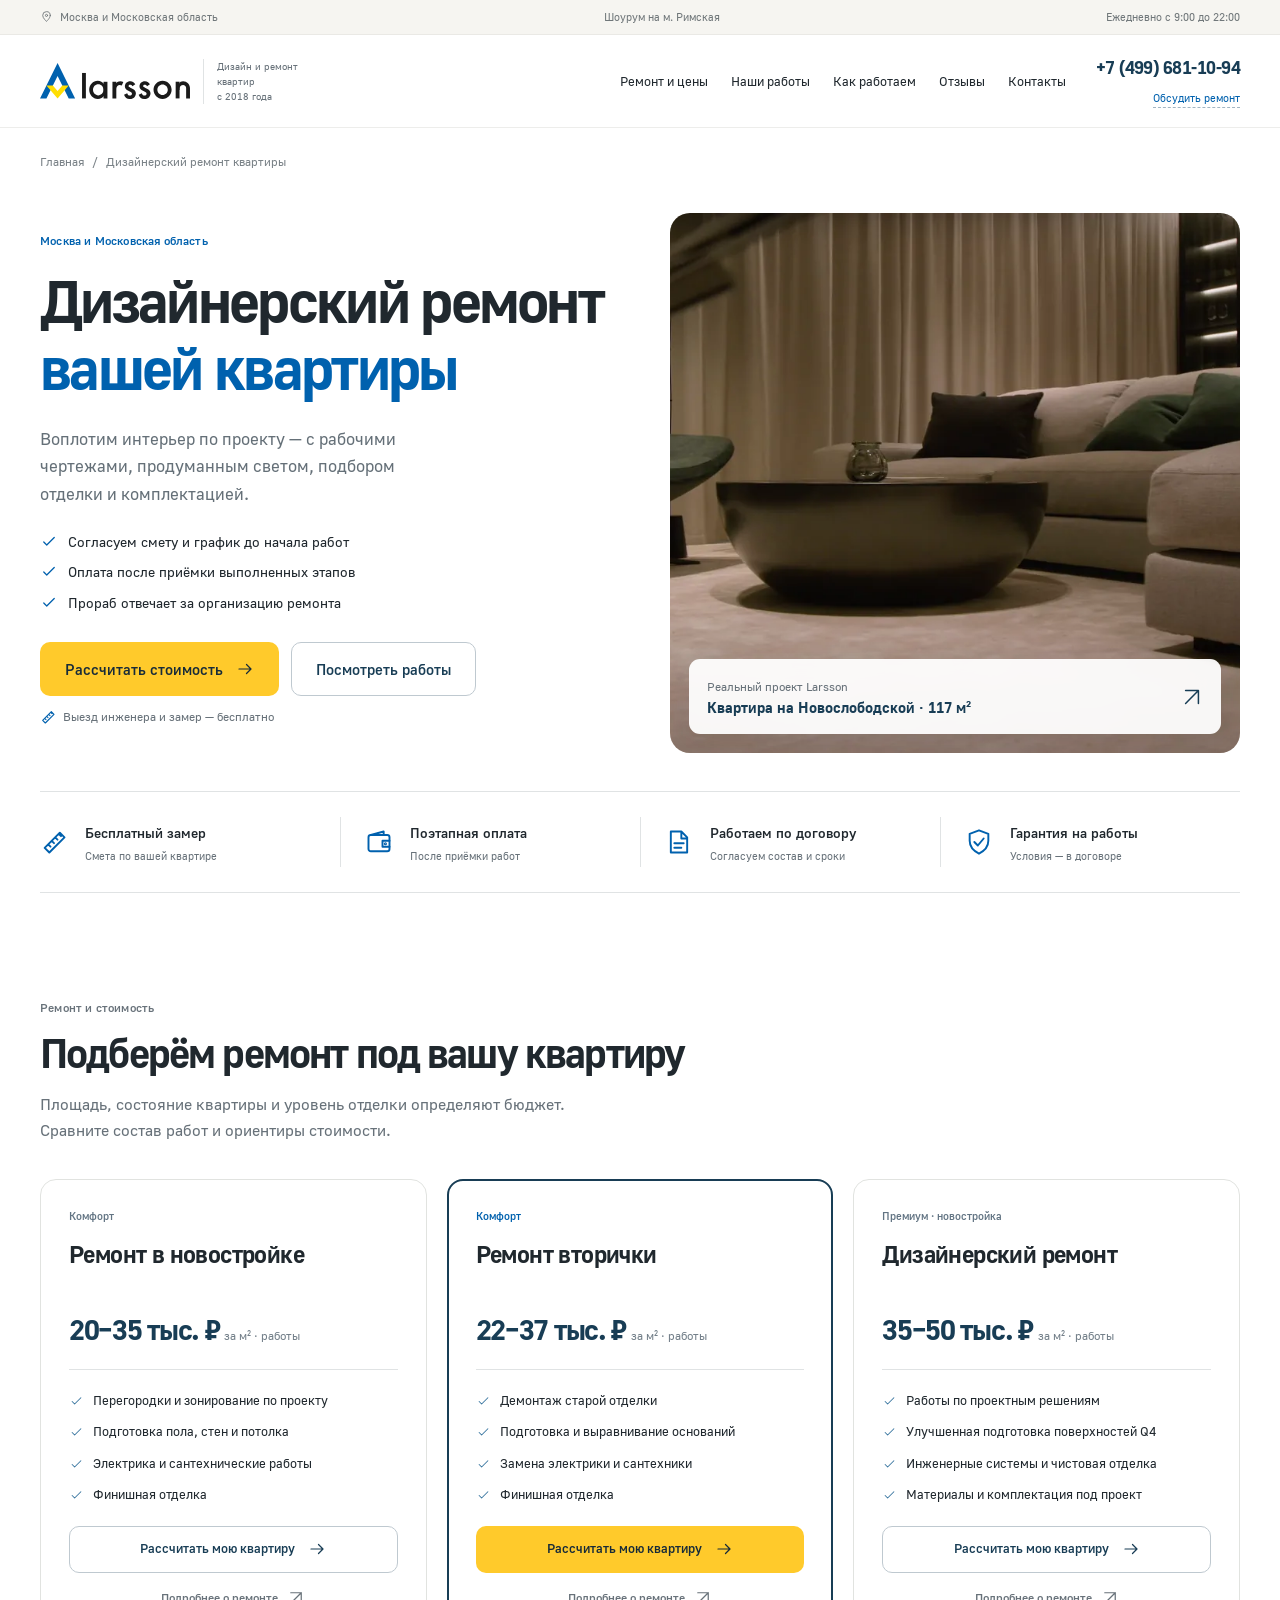
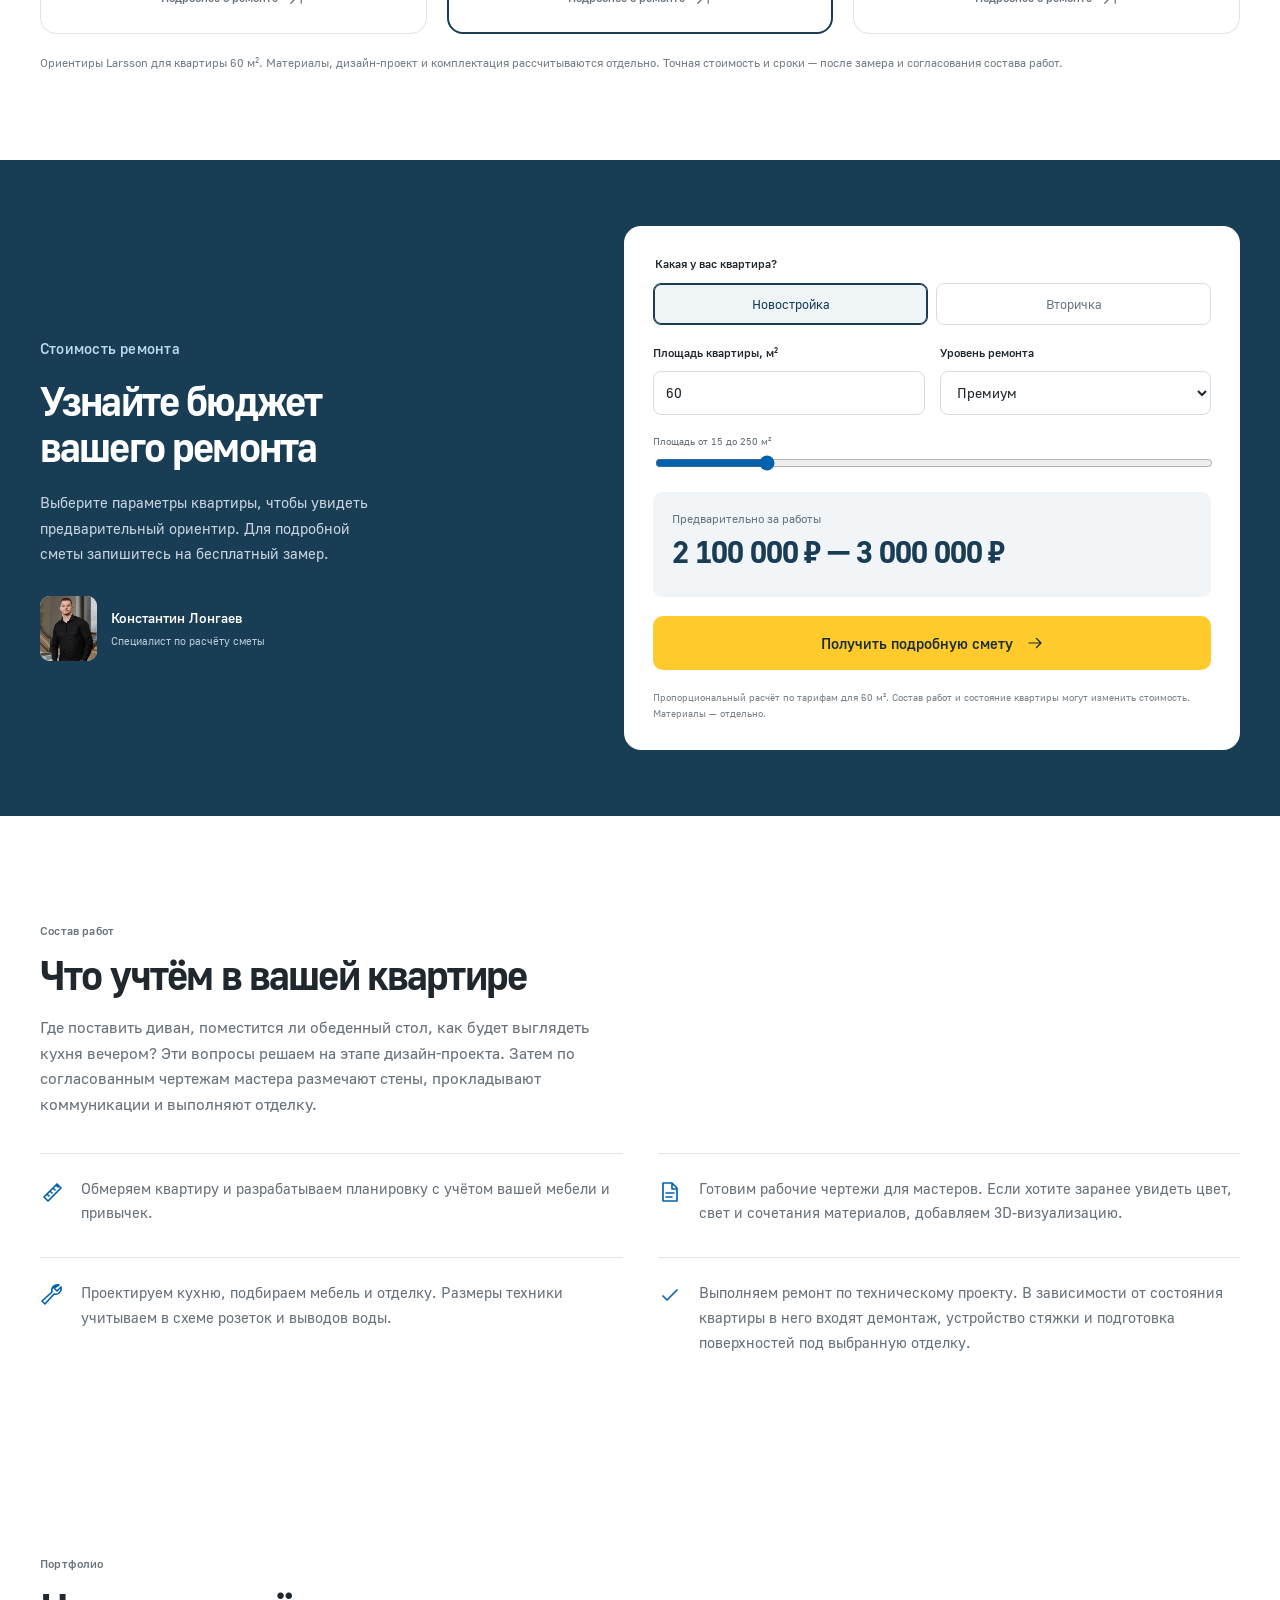
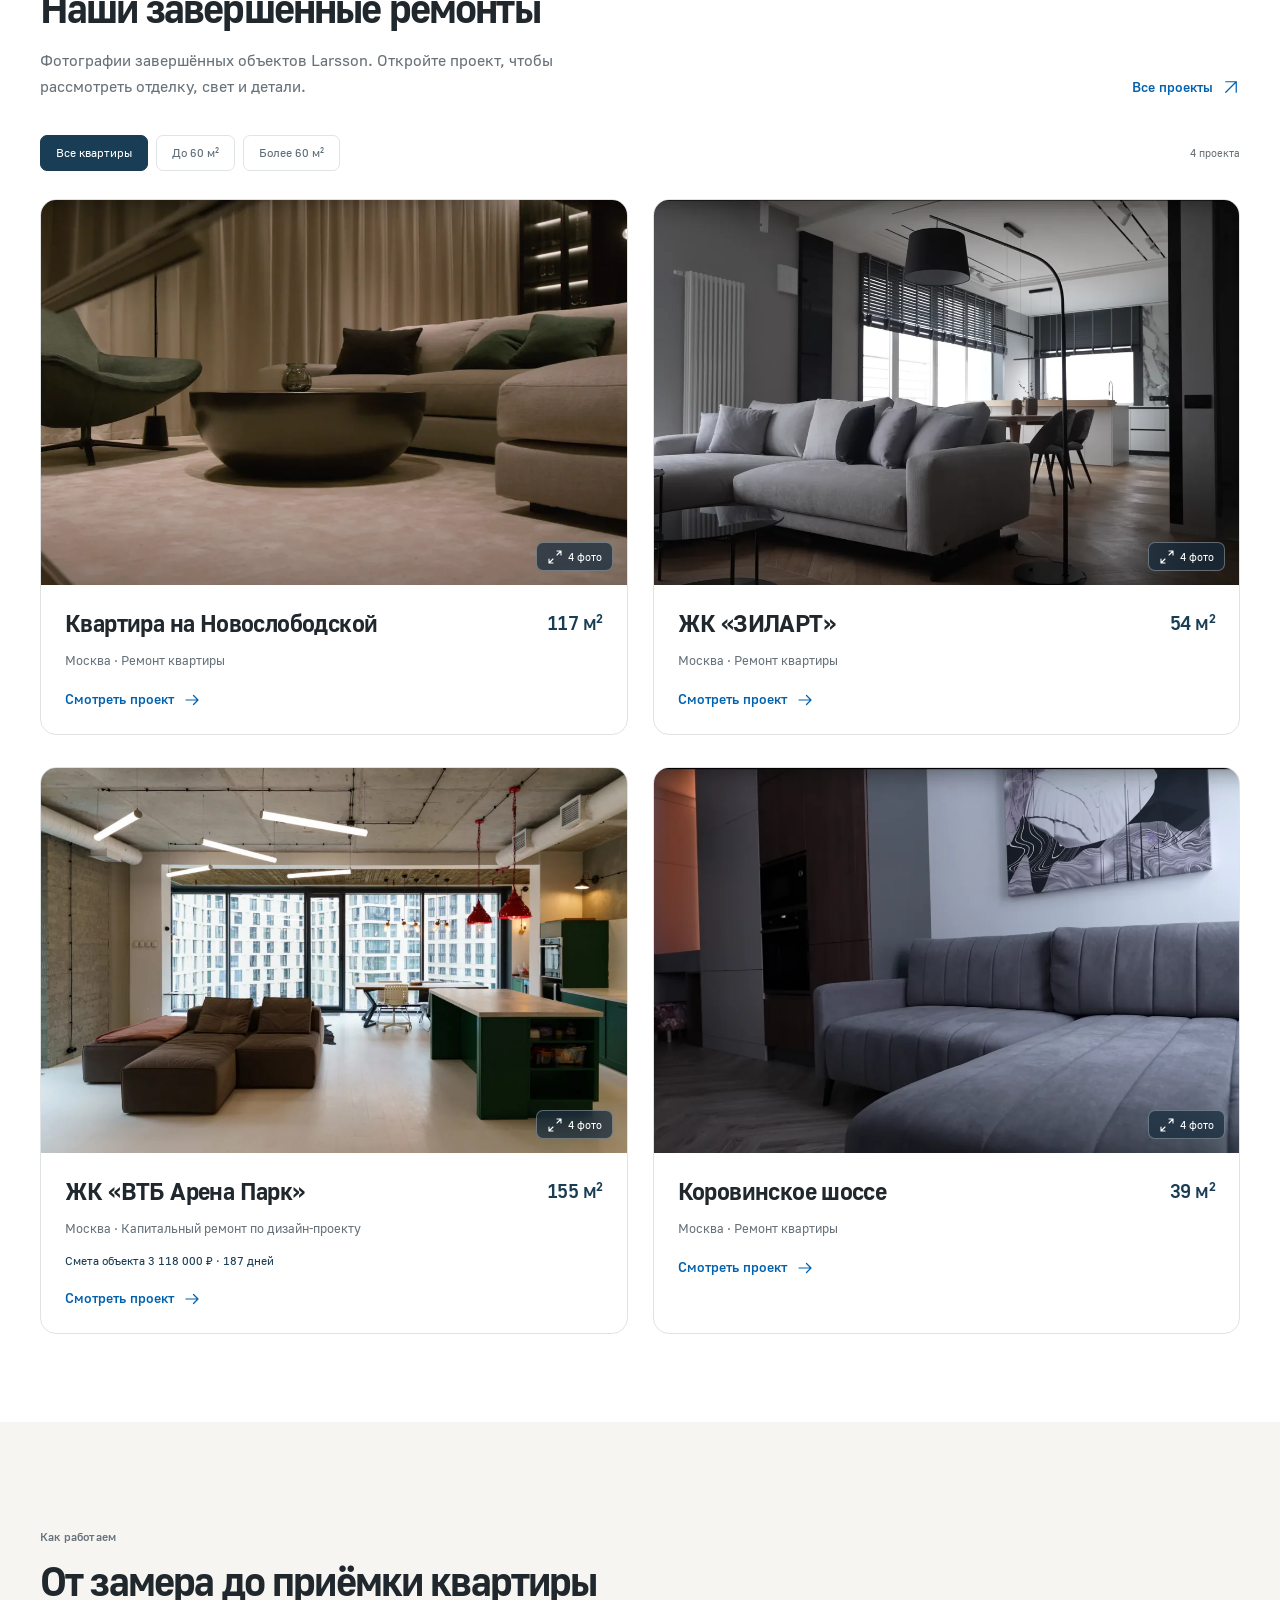
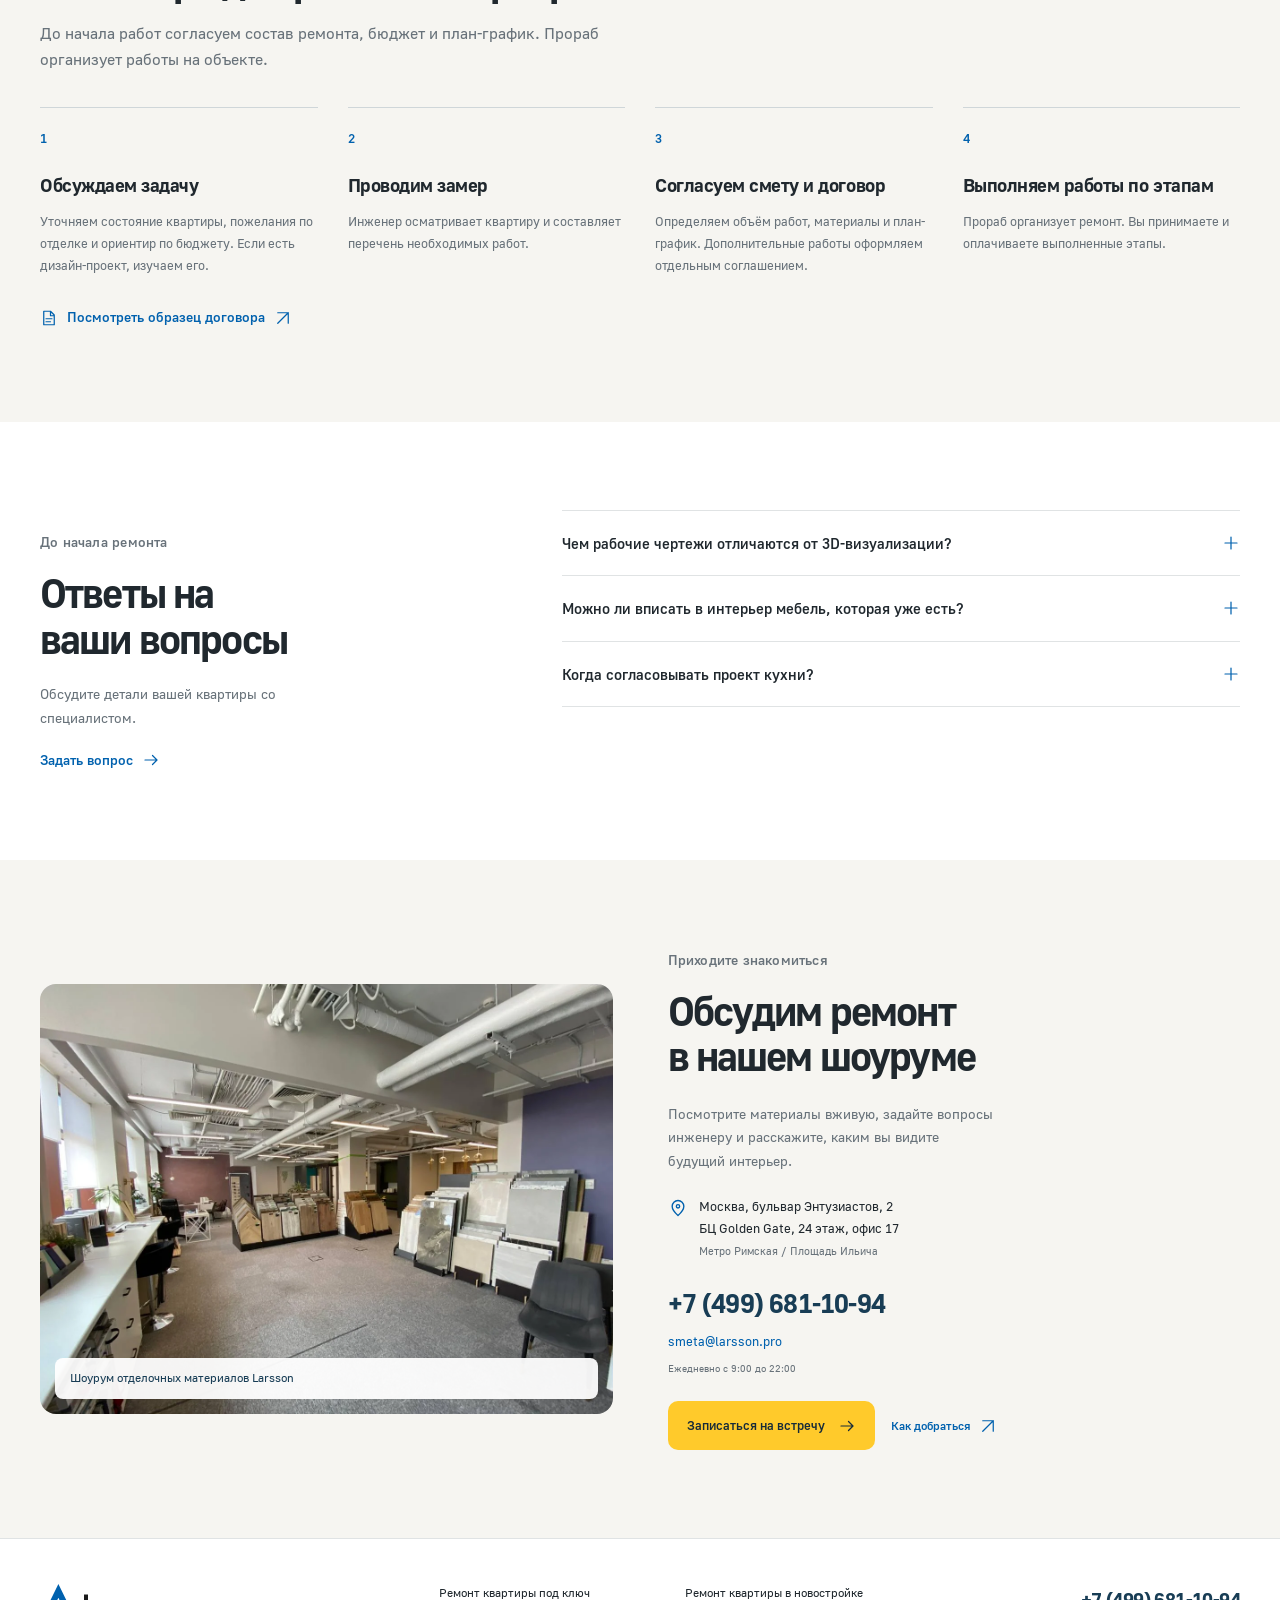
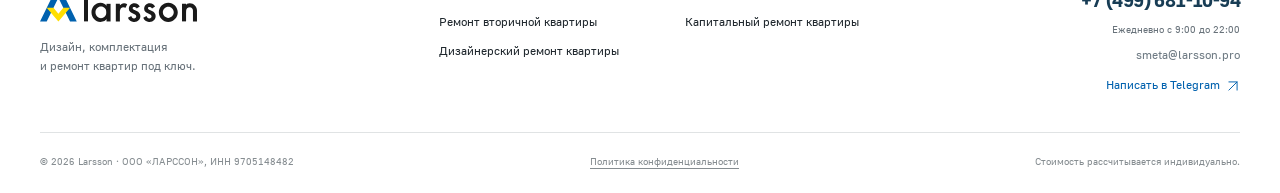
==== commit 8f8faa30: "Обновить dizaynerskiy-remont-kvartiry" ====
--- a/dizaynerskiy-remont-kvartiry/index.html
+++ b/dizaynerskiy-remont-kvartiry/index.html
@@ -1 +1 @@
-<!doctype html><html lang="ru" id="top" data-metrika=""><head><meta charset="utf-8"><meta name="viewport" content="width=device-width, initial-scale=1"><meta name="theme-color" content="#f8f8f4"><title>Дизайнерский ремонт квартиры в Москве — Larsson</title><meta name="description" content="Дизайнерский ремонт квартиры в Москве и области. Планировка, рабочие чертежи, 3D-визуализация, проектирование кухни и подбор отделки под ваш интерьер."><link rel="canonical" href="https://ulin-roman.github.io/larsson-remont/dizaynerskiy-remont-kvartiry/"><meta property="og:type" content="website"><meta property="og:locale" content="ru_RU"><meta property="og:title" content="Дизайнерский ремонт квартиры в Москве — Larsson"><meta property="og:description" content="Дизайнерский ремонт квартиры в Москве и области. Планировка, рабочие чертежи, 3D-визуализация, проектирование кухни и подбор отделки под ваш интерьер."><meta property="og:url" content="https://ulin-roman.github.io/larsson-remont/dizaynerskiy-remont-kvartiry/"><meta property="og:image" content="https://ulin-roman.github.io/larsson-remont/assets/hero-1.webp"><link rel="icon" href="../assets/mark.svg" type="image/svg+xml"><link rel="stylesheet" href="../assets/site.css"><script defer src="../assets/site.js"></script><script type="application/ld+json">{"@context":"https://schema.org","@graph":[{"@type":"HomeAndConstructionBusiness","@id":"https://ulin-roman.github.io/larsson-remont/#organization","name":"Larsson","telephone":"+74996811094","url":"https://ulin-roman.github.io/larsson-remont/","areaServed":["Москва","Московская область"]},{"@type":"WebPage","url":"https://ulin-roman.github.io/larsson-remont/dizaynerskiy-remont-kvartiry/","name":"Дизайнерский ремонт квартиры в Москве — Larsson","description":"Дизайнерский ремонт квартиры в Москве и области. Планировка, рабочие чертежи, 3D-визуализация, проектирование кухни и подбор отделки под ваш интерьер.","inLanguage":"ru","isPartOf":{"@type":"WebSite","url":"https://ulin-roman.github.io/larsson-remont/","name":"Larsson"}},{"@type":"Service","name":"Дизайнерский ремонт квартиры","provider":{"@id":"https://ulin-roman.github.io/larsson-remont/#organization"},"areaServed":"Москва и Московская область"}]}</script></head><body><a class="skip" href="#main">К содержанию</a><header class="header"><div class="wrap header-inner"><a class="brand" href="../" aria-label="Larsson — главная"><span class="logo-mark" aria-hidden="true"><i></i><i></i><i></i></span><span class="wordmark">Larsson<span>.</span></span></a><nav id="navigation" aria-label="Основная навигация"><a href="../#uslugi">Услуги</a><a href="../portfolio/">Портфолио</a><a href="../#process">Как работаем</a><a href="../kontakty/">Контакты</a></nav><div class="header-end"><a class="head-phone" data-action="phone" href="tel:+74996811094">+7 (499) 681-10-94</a><a class="button button-outline head-cta" href="../kontakty/">Обсудить ремонт <svg aria-hidden="true" focusable="false" width="14" height="14" viewBox="0 0 24 24" fill="none" stroke="currentColor" stroke-width="1.6" stroke-linecap="round" stroke-linejoin="round"><path d="M5 19 19 5M6 5h13v13"/></svg></a><button type="button" class="menu-toggle" aria-label="Открыть меню" aria-controls="navigation" aria-expanded="false"><svg aria-hidden="true" focusable="false" width="20" height="20" viewBox="0 0 24 24" fill="none" stroke="currentColor" stroke-width="1.6" stroke-linecap="round" stroke-linejoin="round"><path d="M3 7h18M3 12h18M3 17h18"/></svg></button></div></div></header><main id="main"><div class="wrap"><nav class="crumbs" aria-label="Хлебные крошки"><a href="../">Главная</a><span aria-hidden="true">/</span><span aria-current="page">Дизайнерский</span></nav><section class="service-hero"><div><div class="eyebrow"><span aria-hidden="true"></span>Москва и Московская область</div><h1>Дизайнерский ремонт квартиры</h1><p>Где поставить диван, поместится ли обеденный стол, как будет выглядеть кухня вечером? Эти вопросы решаем на этапе дизайн-проекта. Затем по согласованным чертежам мастера размечают стены, прокладывают коммуникации и выполняют отделку.</p><a class="button button-dark" data-action="estimate" href="../smeta/">Узнать стоимость <svg aria-hidden="true" focusable="false" width="17" height="17" viewBox="0 0 24 24" fill="none" stroke="currentColor" stroke-width="1.6" stroke-linecap="round" stroke-linejoin="round"><path d="M5 19 19 5M6 5h13v13"/></svg></a></div><figure><img class="" src="../assets/hero-3.webp" alt="ЖК «ВТБ Арена Парк»" loading="eager" fetchpriority="high"><figcaption>ЖК «ВТБ Арена Парк»</figcaption></figure></section><div class="benefits"><span><svg aria-hidden="true" focusable="false" width="20" height="20" viewBox="0 0 24 24" fill="none" stroke="currentColor" stroke-width="1.6" stroke-linecap="round" stroke-linejoin="round"><path d="M7 3h7l4 4v14H5V3h2Zm7 0v5h4M8 12h7m-7 4h5"/></svg>Работаем по договору</span><span><svg aria-hidden="true" focusable="false" width="20" height="20" viewBox="0 0 24 24" fill="none" stroke="currentColor" stroke-width="1.6" stroke-linecap="round" stroke-linejoin="round"><rect x="3" y="6" width="18" height="14" rx="2"/><path d="m5 6 12-3v3m4 5h-6v5h6"/><path d="M17 13.5h.3"/></svg>Поэтапная оплата</span><span><svg aria-hidden="true" focusable="false" width="20" height="20" viewBox="0 0 24 24" fill="none" stroke="currentColor" stroke-width="1.6" stroke-linecap="round" stroke-linejoin="round"><path d="m12 2 8 3v6c0 5-4 9-8 11-4-2-8-6-8-11V5l8-3Z"/><path d="m8.5 11.5 2.5 2.5 5-5"/></svg>Гарантия до 3 лет</span></div></div><section class="wrap content-section scope"><div><div class="eyebrow"><span aria-hidden="true"></span>Состав работ</div><h2>Что входит<br><em>в ремонт</em></h2></div><ul><li><svg aria-hidden="true" focusable="false" width="19" height="19" viewBox="0 0 24 24" fill="none" stroke="currentColor" stroke-width="1.6" stroke-linecap="round" stroke-linejoin="round"><path d="m5 12 4 4L19 6"/></svg><span>Обмеряем квартиру и разрабатываем планировку с учётом вашей мебели и привычек.</span></li><li><svg aria-hidden="true" focusable="false" width="19" height="19" viewBox="0 0 24 24" fill="none" stroke="currentColor" stroke-width="1.6" stroke-linecap="round" stroke-linejoin="round"><path d="m5 12 4 4L19 6"/></svg><span>Готовим рабочие чертежи для мастеров. Если хотите заранее увидеть цвет, свет и сочетания материалов, добавляем 3D-визуализацию.</span></li><li><svg aria-hidden="true" focusable="false" width="19" height="19" viewBox="0 0 24 24" fill="none" stroke="currentColor" stroke-width="1.6" stroke-linecap="round" stroke-linejoin="round"><path d="m5 12 4 4L19 6"/></svg><span>Проектируем кухню, подбираем мебель и отделку. Размеры техники учитываем в схеме розеток и выводов воды.</span></li><li><svg aria-hidden="true" focusable="false" width="19" height="19" viewBox="0 0 24 24" fill="none" stroke="currentColor" stroke-width="1.6" stroke-linecap="round" stroke-linejoin="round"><path d="m5 12 4 4L19 6"/></svg><span>Выполняем ремонт по техническому проекту. В зависимости от состояния квартиры в него входят демонтаж, устройство стяжки и подготовка поверхностей под выбранную отделку.</span></li></ul></section><section class="faq-section"><div class="wrap scope"><div><div class="eyebrow"><span aria-hidden="true"></span>Перед началом</div><h2>Частые<br><em>вопросы</em></h2></div><div><details><summary>Чем рабочие чертежи отличаются от 3D-визуализации?<svg aria-hidden="true" focusable="false" width="18" height="18" viewBox="0 0 24 24" fill="none" stroke="currentColor" stroke-width="1.6" stroke-linecap="round" stroke-linejoin="round"><path d="M4 12h16M12 4v16"/></svg></summary><p>По чертежам мастер видит размеры, расположение перегородок, розеток, светильников и сантехники. Визуализация показывает будущую комнату объёмно и помогает выбрать цвета, отделку и мебель.</p></details><details><summary>Можно ли вписать в интерьер мебель, которая уже есть?<svg aria-hidden="true" focusable="false" width="18" height="18" viewBox="0 0 24 24" fill="none" stroke="currentColor" stroke-width="1.6" stroke-linecap="round" stroke-linejoin="round"><path d="M4 12h16M12 4v16"/></svg></summary><p>Да. На первую встречу возьмите фотографии и размеры предметов, которые хотите оставить. Дизайнер учтёт их в планировке, проверит ширину проходов и подберёт отделку рядом с ними.</p></details><details><summary>Когда согласовывать проект кухни?<svg aria-hidden="true" focusable="false" width="18" height="18" viewBox="0 0 24 24" fill="none" stroke="currentColor" stroke-width="1.6" stroke-linecap="round" stroke-linejoin="round"><path d="M4 12h16M12 4v16"/></svg></summary><p>Положение мойки и техники стоит утвердить до разводки воды и электрики. Для встроенной техники понадобятся размеры выбранных моделей, чтобы привязать шкафы и точки подключения к чертежу кухни.</p></details></div></div></section><section class="wrap contact-wrap"><div class="contact-band"><div><div class="eyebrow"><span aria-hidden="true"></span>Бесплатный замер</div><h2>Обсудим <em>ваш ремонт?</em></h2><p>Покажите план квартиры или расскажите, что хотите изменить.<br>Подскажем, с чего начать, и договоримся о замере.</p></div><div class="contact-actions"><a class="button button-green" data-action="estimate" href="../smeta/">Узнать стоимость <svg aria-hidden="true" focusable="false" width="17" height="17" viewBox="0 0 24 24" fill="none" stroke="currentColor" stroke-width="1.6" stroke-linecap="round" stroke-linejoin="round"><path d="M5 19 19 5M6 5h13v13"/></svg></a><a class="light-link" data-action="telegram" href="https://t.me/LarssonRemont">Написать в Telegram <svg aria-hidden="true" focusable="false" width="16" height="16" viewBox="0 0 24 24" fill="none" stroke="currentColor" stroke-width="1.6" stroke-linecap="round" stroke-linejoin="round"><path d="M5 19 19 5M6 5h13v13"/></svg></a></div></div></section></main><footer><div class="wrap foot"><a class="brand" aria-label="Larsson — главная" href="../"><span class="logo-mark" aria-hidden="true"><i></i><i></i><i></i></span><span class="wordmark">Larsson<span>.</span></span></a><span>Ремонт квартир в Москве и области</span><a href="../portfolio/">Портфолио</a><a href="../kontakty/">Контакты</a><a class="to-top" href="#top">Наверх ↑</a></div></footer></body></html>+<!doctype html><html lang="ru" data-metrika=""><head><meta charset="utf-8"><meta name="viewport" content="width=device-width,initial-scale=1"><meta name="theme-color" content="#183d55"><title>Дизайнерский ремонт квартиры в Москве — стоимость и проекты Larsson</title><meta name="description" content="Дизайнерский ремонт квартиры в Москве и области. Планировка, рабочие чертежи, 3D-визуализация, проектирование кухни и подбор отделки под ваш интерьер."><link rel="canonical" href="https://ulin-roman.github.io/larsson-remont/dizaynerskiy-remont-kvartiry/"><meta property="og:type" content="website"><meta property="og:locale" content="ru_RU"><meta property="og:title" content="Дизайнерский ремонт квартиры в Москве — стоимость и проекты Larsson"><meta property="og:description" content="Дизайнерский ремонт квартиры в Москве и области. Планировка, рабочие чертежи, 3D-визуализация, проектирование кухни и подбор отделки под ваш интерьер."><meta property="og:url" content="https://ulin-roman.github.io/larsson-remont/dizaynerskiy-remont-kvartiry/"><meta property="og:image" content="https://ulin-roman.github.io/larsson-remont/assets/projects/zilart-living.webp"><link rel="icon" type="image/svg+xml" href="../assets/mark.svg"><link rel="preload" as="font" type="font/woff2" href="../assets/fonts/golos-regular.woff2" crossorigin><link rel="stylesheet" href="../assets/site.css"><script src="../assets/site.js" defer></script><script type="application/ld+json">{"@context":"https://schema.org","@graph":[{"@type":"HomeAndConstructionBusiness","@id":"https://ulin-roman.github.io/larsson-remont/#company","name":"Larsson","url":"https://ulin-roman.github.io/larsson-remont/","telephone":"+74996811094","email":"smeta@larsson.pro","areaServed":["Москва","Московская область"],"address":{"@type":"PostalAddress","streetAddress":"бульвар Энтузиастов, 2","addressLocality":"Москва","addressCountry":"RU"}},{"@type":"WebPage","name":"Дизайнерский ремонт квартиры в Москве — стоимость и проекты Larsson","description":"Дизайнерский ремонт квартиры в Москве и области. Планировка, рабочие чертежи, 3D-визуализация, проектирование кухни и подбор отделки под ваш интерьер.","url":"https://ulin-roman.github.io/larsson-remont/dizaynerskiy-remont-kvartiry/","inLanguage":"ru","isPartOf":{"@type":"WebSite","name":"Larsson","url":"https://ulin-roman.github.io/larsson-remont/"}},{"@type":"Service","name":"Дизайнерский ремонт квартиры","provider":{"@id":"https://ulin-roman.github.io/larsson-remont/#company"},"areaServed":"Москва и Московская область"}]}</script></head><body data-base="../"><a class="skip-link" href="#main">Перейти к содержанию</a><div class="topbar"><div class="container topbar-inner"><span><svg width="14" height="14" viewBox="0 0 24 24" fill="none" stroke="currentColor" stroke-width="1.65" stroke-linecap="round" stroke-linejoin="round" aria-hidden="true" focusable="false"><path d="M19 10c0 5-7 11-7 11S5 15 5 10a7 7 0 1 1 14 0Z"/><circle cx="12" cy="10" r="2"/></svg> Москва и Московская область</span><a href="https://yandex.com/maps/-/CPBy6J5r" target="_blank" rel="noopener">Шоурум на м. Римская</a><span>Ежедневно с 9:00 до 22:00</span></div></div><header class="site-header"><div class="container header-inner"><a class="brand" href="../" aria-label="Larsson — главная"><img src="../assets/logo.svg" alt="Larsson" class="" loading="lazy" decoding="async"><span class="brand-copy">Дизайн и ремонт квартир<br>с 2018 года</span></a><nav class="main-nav" id="main-nav" aria-label="Основная навигация"><a href="../#stoimost">Ремонт и цены</a><a href="../portfolio/">Наши работы</a><a href="../#process">Как работаем</a><a href="../#reviews">Отзывы</a><a href="../kontakty/">Контакты</a></nav><div class="header-contact"><a class="phone" href="tel:+74996811094" data-action="phone">+7 (499) 681-10-94</a><button class="callback-link js-quote" type="button">Обсудить ремонт</button></div><button class="menu-toggle" type="button" aria-expanded="false" aria-controls="main-nav" aria-label="Открыть меню"><svg width="22" height="22" viewBox="0 0 24 24" fill="none" stroke="currentColor" stroke-width="1.65" stroke-linecap="round" stroke-linejoin="round" aria-hidden="true" focusable="false"><path d="M4 7h16M4 12h16M4 17h16"/></svg></button></div></header><main id="main"><nav class="breadcrumb container" aria-label="Хлебные крошки"><a href="../">Главная</a><span>/</span><span aria-current="page">Дизайнерский ремонт квартиры</span></nav><section class="hero container"><div class="hero-grid"><div class="hero-content"><p class="kicker">Москва и Московская область</p><h1>Дизайнерский ремонт<br><span class="accent">вашей квартиры</span></h1><p class="hero-intro">Воплотим интерьер по проекту — с рабочими чертежами, продуманным светом, подбором отделки и комплектацией.</p><ul class="hero-checks"><li><svg width="18" height="18" viewBox="0 0 24 24" fill="none" stroke="currentColor" stroke-width="1.65" stroke-linecap="round" stroke-linejoin="round" aria-hidden="true" focusable="false"><path d="m5 12 4 4L19 6"/></svg>Согласуем смету и график до начала работ</li><li><svg width="18" height="18" viewBox="0 0 24 24" fill="none" stroke="currentColor" stroke-width="1.65" stroke-linecap="round" stroke-linejoin="round" aria-hidden="true" focusable="false"><path d="m5 12 4 4L19 6"/></svg>Оплата после приёмки выполненных этапов</li><li><svg width="18" height="18" viewBox="0 0 24 24" fill="none" stroke="currentColor" stroke-width="1.65" stroke-linecap="round" stroke-linejoin="round" aria-hidden="true" focusable="false"><path d="m5 12 4 4L19 6"/></svg>Прораб отвечает за организацию ремонта</li></ul><div class="hero-actions"><a class="btn btn-primary" href="#raschet" data-action="calculator">Рассчитать стоимость <svg width="18" height="18" viewBox="0 0 24 24" fill="none" stroke="currentColor" stroke-width="1.65" stroke-linecap="round" stroke-linejoin="round" aria-hidden="true" focusable="false"><path d="M4 12h16m-6-6 6 6-6 6"/></svg></a><a class="btn btn-secondary" href="#projects">Посмотреть работы</a></div><p class="hero-note"><svg width="16" height="16" viewBox="0 0 24 24" fill="none" stroke="currentColor" stroke-width="1.65" stroke-linecap="round" stroke-linejoin="round" aria-hidden="true" focusable="false"><path d="m4 17 13-13 4 4L8 21l-4-4Zm3-3 2 2m1-5 2 2m1-5 2 2m1-5 2 2"/></svg>Выезд инженера и замер — бесплатно</p></div><figure class="hero-visual"><img src="../assets/projects/novoslobodskaya-living.webp" alt="Гостиная с диваном и зелёным креслом на Новослободской" class="hero-image" loading="eager" decoding="async" fetchpriority="high"><figcaption class="project-caption"><div><span>Реальный проект Larsson</span><strong>Квартира на Новослободской · 117 м²</strong></div><a href="#projects" aria-label="Посмотреть проекты"><svg width="22" height="22" viewBox="0 0 24 24" fill="none" stroke="currentColor" stroke-width="1.65" stroke-linecap="round" stroke-linejoin="round" aria-hidden="true" focusable="false"><path d="M5 19 19 5M5 5h14v14"/></svg></a></figcaption></figure></div></section><div class="container trust-strip"><div class="trust-item"><svg width="27" height="27" viewBox="0 0 24 24" fill="none" stroke="currentColor" stroke-width="1.65" stroke-linecap="round" stroke-linejoin="round" aria-hidden="true" focusable="false"><path d="m4 17 13-13 4 4L8 21l-4-4Zm3-3 2 2m1-5 2 2m1-5 2 2m1-5 2 2"/></svg><div><strong>Бесплатный замер</strong><span>Смета по вашей квартире</span></div></div><div class="trust-item"><svg width="27" height="27" viewBox="0 0 24 24" fill="none" stroke="currentColor" stroke-width="1.65" stroke-linecap="round" stroke-linejoin="round" aria-hidden="true" focusable="false"><rect x="3" y="6" width="18" height="14" rx="2"/><path d="m5 6 11-3v3m5 5h-6v5h6"/><circle cx="17.5" cy="13.5" r=".5"/></svg><div><strong>Поэтапная оплата</strong><span>После приёмки работ</span></div></div><div class="trust-item"><svg width="27" height="27" viewBox="0 0 24 24" fill="none" stroke="currentColor" stroke-width="1.65" stroke-linecap="round" stroke-linejoin="round" aria-hidden="true" focusable="false"><path d="M5 3h9l5 5v13H5V3Zm9 0v6h5M8 13h8m-8 4h6"/></svg><div><strong>Работаем по договору</strong><span>Согласуем состав и сроки</span></div></div><div class="trust-item"><svg width="27" height="27" viewBox="0 0 24 24" fill="none" stroke="currentColor" stroke-width="1.65" stroke-linecap="round" stroke-linejoin="round" aria-hidden="true" focusable="false"><path d="m12 2 8 3v6c0 5-4 9-8 11-4-2-8-6-8-11V5l8-3Z"/><path d="m8 12 3 3 5-6"/></svg><div><strong>Гарантия на работы</strong><span>Условия — в договоре</span></div></div></div><section class="section container" id="stoimost"><div class="section-head"><div><p class="kicker">Ремонт и стоимость</p><h2>Подберём ремонт под вашу квартиру</h2><p>Площадь, состояние квартиры и уровень отделки определяют бюджет. Сравните состав работ и ориентиры стоимости.</p></div></div><div class="pricing-grid"><article class="price-card"><span class="price-card-label">Комфорт</span><h3>Ремонт в новостройке</h3><div class="price"><strong>20–35 тыс. ₽</strong><span>за м² · работы</span></div><ul class="price-scope"><li><svg width="16" height="16" viewBox="0 0 24 24" fill="none" stroke="currentColor" stroke-width="1.65" stroke-linecap="round" stroke-linejoin="round" aria-hidden="true" focusable="false"><path d="m5 12 4 4L19 6"/></svg>Перегородки и зонирование по проекту</li><li><svg width="16" height="16" viewBox="0 0 24 24" fill="none" stroke="currentColor" stroke-width="1.65" stroke-linecap="round" stroke-linejoin="round" aria-hidden="true" focusable="false"><path d="m5 12 4 4L19 6"/></svg>Подготовка пола, стен и потолка</li><li><svg width="16" height="16" viewBox="0 0 24 24" fill="none" stroke="currentColor" stroke-width="1.65" stroke-linecap="round" stroke-linejoin="round" aria-hidden="true" focusable="false"><path d="m5 12 4 4L19 6"/></svg>Электрика и сантехнические работы</li><li><svg width="16" height="16" viewBox="0 0 24 24" fill="none" stroke="currentColor" stroke-width="1.65" stroke-linecap="round" stroke-linejoin="round" aria-hidden="true" focusable="false"><path d="m5 12 4 4L19 6"/></svg>Финишная отделка</li></ul><button type="button" class="btn btn-secondary js-quote" data-service="Новостройка" data-action="estimate">Рассчитать мою квартиру<svg width="18" height="18" viewBox="0 0 24 24" fill="none" stroke="currentColor" stroke-width="1.65" stroke-linecap="round" stroke-linejoin="round" aria-hidden="true" focusable="false"><path d="M4 12h16m-6-6 6 6-6 6"/></svg></button><a class="text-link price-foot" href="../remont-v-novostroyke/">Подробнее о ремонте <svg width="15" height="15" viewBox="0 0 24 24" fill="none" stroke="currentColor" stroke-width="1.65" stroke-linecap="round" stroke-linejoin="round" aria-hidden="true" focusable="false"><path d="M5 19 19 5M5 5h14v14"/></svg></a></article><article class="price-card featured"><span class="price-card-label">Комфорт</span><h3>Ремонт вторички</h3><div class="price"><strong>22–37 тыс. ₽</strong><span>за м² · работы</span></div><ul class="price-scope"><li><svg width="16" height="16" viewBox="0 0 24 24" fill="none" stroke="currentColor" stroke-width="1.65" stroke-linecap="round" stroke-linejoin="round" aria-hidden="true" focusable="false"><path d="m5 12 4 4L19 6"/></svg>Демонтаж старой отделки</li><li><svg width="16" height="16" viewBox="0 0 24 24" fill="none" stroke="currentColor" stroke-width="1.65" stroke-linecap="round" stroke-linejoin="round" aria-hidden="true" focusable="false"><path d="m5 12 4 4L19 6"/></svg>Подготовка и выравнивание оснований</li><li><svg width="16" height="16" viewBox="0 0 24 24" fill="none" stroke="currentColor" stroke-width="1.65" stroke-linecap="round" stroke-linejoin="round" aria-hidden="true" focusable="false"><path d="m5 12 4 4L19 6"/></svg>Замена электрики и сантехники</li><li><svg width="16" height="16" viewBox="0 0 24 24" fill="none" stroke="currentColor" stroke-width="1.65" stroke-linecap="round" stroke-linejoin="round" aria-hidden="true" focusable="false"><path d="m5 12 4 4L19 6"/></svg>Финишная отделка</li></ul><button type="button" class="btn btn-primary js-quote" data-service="Вторичное жильё" data-action="estimate">Рассчитать мою квартиру<svg width="18" height="18" viewBox="0 0 24 24" fill="none" stroke="currentColor" stroke-width="1.65" stroke-linecap="round" stroke-linejoin="round" aria-hidden="true" focusable="false"><path d="M4 12h16m-6-6 6 6-6 6"/></svg></button><a class="text-link price-foot" href="../remont-vtorichnogo-zhilya/">Подробнее о ремонте <svg width="15" height="15" viewBox="0 0 24 24" fill="none" stroke="currentColor" stroke-width="1.65" stroke-linecap="round" stroke-linejoin="round" aria-hidden="true" focusable="false"><path d="M5 19 19 5M5 5h14v14"/></svg></a></article><article class="price-card"><span class="price-card-label">Премиум · новостройка</span><h3>Дизайнерский ремонт</h3><div class="price"><strong>35–50 тыс. ₽</strong><span>за м² · работы</span></div><ul class="price-scope"><li><svg width="16" height="16" viewBox="0 0 24 24" fill="none" stroke="currentColor" stroke-width="1.65" stroke-linecap="round" stroke-linejoin="round" aria-hidden="true" focusable="false"><path d="m5 12 4 4L19 6"/></svg>Работы по проектным решениям</li><li><svg width="16" height="16" viewBox="0 0 24 24" fill="none" stroke="currentColor" stroke-width="1.65" stroke-linecap="round" stroke-linejoin="round" aria-hidden="true" focusable="false"><path d="m5 12 4 4L19 6"/></svg>Улучшенная подготовка поверхностей Q4</li><li><svg width="16" height="16" viewBox="0 0 24 24" fill="none" stroke="currentColor" stroke-width="1.65" stroke-linecap="round" stroke-linejoin="round" aria-hidden="true" focusable="false"><path d="m5 12 4 4L19 6"/></svg>Инженерные системы и чистовая отделка</li><li><svg width="16" height="16" viewBox="0 0 24 24" fill="none" stroke="currentColor" stroke-width="1.65" stroke-linecap="round" stroke-linejoin="round" aria-hidden="true" focusable="false"><path d="m5 12 4 4L19 6"/></svg>Материалы и комплектация под проект</li></ul><button type="button" class="btn btn-secondary js-quote" data-service="По дизайн-проекту" data-action="estimate">Рассчитать мою квартиру<svg width="18" height="18" viewBox="0 0 24 24" fill="none" stroke="currentColor" stroke-width="1.65" stroke-linecap="round" stroke-linejoin="round" aria-hidden="true" focusable="false"><path d="M4 12h16m-6-6 6 6-6 6"/></svg></button><a class="text-link price-foot" href="../dizaynerskiy-remont-kvartiry/">Подробнее о ремонте <svg width="15" height="15" viewBox="0 0 24 24" fill="none" stroke="currentColor" stroke-width="1.65" stroke-linecap="round" stroke-linejoin="round" aria-hidden="true" focusable="false"><path d="M5 19 19 5M5 5h14v14"/></svg></a></article></div><p class="pricing-note">Ориентиры Larsson для квартиры 60 м². Материалы, дизайн-проект и комплектация рассчитываются отдельно. Точная стоимость и сроки — после замера и согласования состава работ.</p></section><section class="budget-section" id="raschet"><div class="container budget-grid"><div class="budget-intro"><p class="kicker">Стоимость ремонта</p><h2>Узнайте бюджет<br>вашего ремонта</h2><p>Выберите параметры квартиры, чтобы увидеть предварительный ориентир. Для подробной сметы запишитесь на бесплатный замер.</p><div class="budget-expert"><img src="../assets/company/engineer.webp" alt="Константин Лонгаев из команды Larsson в шоуруме отделочных материалов" class="" loading="lazy" decoding="async"><div><strong>Константин Лонгаев</strong><span>Специалист по расчёту сметы</span></div></div></div><form class="budget-form" id="budget-form"><fieldset class="object-choice"><legend>Какая у вас квартира?</legend><label><input type="radio" name="property" value="novostroyka" checked><span>Новостройка</span></label><label><input type="radio" name="property" value="vtorichka"><span>Вторичка</span></label></fieldset><div class="budget-fields"><label class="input-label" for="budget-area">Площадь квартиры, м²<input id="budget-area" name="area" type="number" min="15" max="250" step="1" value="60" inputmode="numeric" required></label><label class="input-label" for="budget-level">Уровень ремонта<select id="budget-level" name="level"><option value="comfort">Комфорт</option><option value="premium" selected>Премиум</option></select></label></div><label class="range-label" for="budget-range">Площадь от 15 до 250 м²</label><input id="budget-range" type="range" min="15" max="250" value="60" aria-label="Площадь квартиры в квадратных метрах"><div class="budget-result" aria-live="polite" aria-atomic="true"><span>Предварительно за работы</span><strong><span id="budget-low">1 200 000 ₽</span> — <span id="budget-high">2 100 000 ₽</span></strong></div><button type="submit" class="btn btn-primary">Получить подробную смету <svg width="18" height="18" viewBox="0 0 24 24" fill="none" stroke="currentColor" stroke-width="1.65" stroke-linecap="round" stroke-linejoin="round" aria-hidden="true" focusable="false"><path d="M4 12h16m-6-6 6 6-6 6"/></svg></button><p class="budget-disclaimer">Пропорциональный расчёт по тарифам для 60 м². Состав работ и состояние квартиры могут изменить стоимость. Материалы — отдельно.</p><noscript><a class="text-link" href="https://larsson-remont.ru/ver_3.3/remont-kvartir-pod-kluch_copy.php#calc">Открыть калькулятор Larsson</a></noscript></form></div></section><section class="section container" id="included"><div class="section-head"><div><p class="kicker">Состав работ</p><h2>Что учтём в вашей квартире</h2><p>Где поставить диван, поместится ли обеденный стол, как будет выглядеть кухня вечером? Эти вопросы решаем на этапе дизайн-проекта. Затем по согласованным чертежам мастера размечают стены, прокладывают коммуникации и выполняют отделку.</p></div></div><div class="included-grid service-scope"><article><svg width="28" height="28" viewBox="0 0 24 24" fill="none" stroke="currentColor" stroke-width="1.65" stroke-linecap="round" stroke-linejoin="round" aria-hidden="true" focusable="false"><path d="m4 17 13-13 4 4L8 21l-4-4Zm3-3 2 2m1-5 2 2m1-5 2 2m1-5 2 2"/></svg><p>Обмеряем квартиру и разрабатываем планировку с учётом вашей мебели и привычек.</p></article><article><svg width="28" height="28" viewBox="0 0 24 24" fill="none" stroke="currentColor" stroke-width="1.65" stroke-linecap="round" stroke-linejoin="round" aria-hidden="true" focusable="false"><path d="M5 3h9l5 5v13H5V3Zm9 0v6h5M8 13h8m-8 4h6"/></svg><p>Готовим рабочие чертежи для мастеров. Если хотите заранее увидеть цвет, свет и сочетания материалов, добавляем 3D-визуализацию.</p></article><article><svg width="28" height="28" viewBox="0 0 24 24" fill="none" stroke="currentColor" stroke-width="1.65" stroke-linecap="round" stroke-linejoin="round" aria-hidden="true" focusable="false"><path d="m14 4 3 3 4-4c1 5-3 8-7 7L5 20l-3-3 10-9c-1-4 2-8 7-7l-5 3Z"/></svg><p>Проектируем кухню, подбираем мебель и отделку. Размеры техники учитываем в схеме розеток и выводов воды.</p></article><article><svg width="28" height="28" viewBox="0 0 24 24" fill="none" stroke="currentColor" stroke-width="1.65" stroke-linecap="round" stroke-linejoin="round" aria-hidden="true" focusable="false"><path d="m5 12 4 4L19 6"/></svg><p>Выполняем ремонт по техническому проекту. В зависимости от состояния квартиры в него входят демонтаж, устройство стяжки и подготовка поверхностей под выбранную отделку.</p></article></div></section><section class="section container" id="projects"><div class="section-head"><div><p class="kicker">Портфолио</p><h2>Наши завершённые ремонты</h2><p>Фотографии завершённых объектов Larsson. Откройте проект, чтобы рассмотреть отделку, свет и детали.</p></div><a class="text-link" href="../portfolio/">Все проекты <svg width="18" height="18" viewBox="0 0 24 24" fill="none" stroke="currentColor" stroke-width="1.65" stroke-linecap="round" stroke-linejoin="round" aria-hidden="true" focusable="false"><path d="M5 19 19 5M5 5h14v14"/></svg></a></div><div class="portfolio-tools"><div class="filter-buttons" role="group" aria-label="Фильтр по площади"><button type="button" data-filter="all" aria-pressed="true">Все квартиры</button><button type="button" data-filter="compact" aria-pressed="false">До 60 м²</button><button type="button" data-filter="spacious" aria-pressed="false">Более 60 м²</button></div><span id="project-result-count">4 проекта</span></div><div class="projects-grid"><article class="project-card" data-area="117"><button type="button" class="project-cover js-project" data-project="0" aria-label="Посмотреть проект — Квартира на Новослободской"><img src="../assets/projects/novoslobodskaya-living.webp" alt="Гостиная с диваном и зелёным креслом на Новослободской" class="" loading="lazy" decoding="async"><span class="project-count"><svg width="16" height="16" viewBox="0 0 24 24" fill="none" stroke="currentColor" stroke-width="1.65" stroke-linecap="round" stroke-linejoin="round" aria-hidden="true" focusable="false"><path d="M15 3h6v6m0-6-6 6M9 21H3v-6m0 6 6-6"/></svg> 4 фото</span></button><div class="project-info"><div class="project-title-row"><h3><a href="../proekt-novoslobodskaya/">Квартира на Новослободской</a></h3><span class="project-area">117 м²</span></div><p class="project-meta">Москва · Ремонт квартиры</p><button type="button" class="text-link js-project" data-project="0">Смотреть проект <svg width="17" height="17" viewBox="0 0 24 24" fill="none" stroke="currentColor" stroke-width="1.65" stroke-linecap="round" stroke-linejoin="round" aria-hidden="true" focusable="false"><path d="M4 12h16m-6-6 6 6-6 6"/></svg></button></div></article><article class="project-card" data-area="54"><button type="button" class="project-cover js-project" data-project="1" aria-label="Посмотреть проект — ЖК «ЗИЛАРТ»"><img src="../assets/projects/zilart-living.webp" alt="Гостиная с серым диваном и кухней в ЖК ЗИЛАРТ" class="" loading="lazy" decoding="async"><span class="project-count"><svg width="16" height="16" viewBox="0 0 24 24" fill="none" stroke="currentColor" stroke-width="1.65" stroke-linecap="round" stroke-linejoin="round" aria-hidden="true" focusable="false"><path d="M15 3h6v6m0-6-6 6M9 21H3v-6m0 6 6-6"/></svg> 4 фото</span></button><div class="project-info"><div class="project-title-row"><h3><a href="../proekt-zilart/">ЖК «ЗИЛАРТ»</a></h3><span class="project-area">54 м²</span></div><p class="project-meta">Москва · Ремонт квартиры</p><button type="button" class="text-link js-project" data-project="1">Смотреть проект <svg width="17" height="17" viewBox="0 0 24 24" fill="none" stroke="currentColor" stroke-width="1.65" stroke-linecap="round" stroke-linejoin="round" aria-hidden="true" focusable="false"><path d="M4 12h16m-6-6 6 6-6 6"/></svg></button></div></article><article class="project-card" data-area="155"><button type="button" class="project-cover js-project" data-project="2" aria-label="Посмотреть проект — ЖК «ВТБ Арена Парк»"><img src="../assets/projects/vtb-arena-living.webp" alt="Кухня-гостиная в стиле лофт с большими окнами в ЖК ВТБ Арена Парк" class="" loading="lazy" decoding="async"><span class="project-count"><svg width="16" height="16" viewBox="0 0 24 24" fill="none" stroke="currentColor" stroke-width="1.65" stroke-linecap="round" stroke-linejoin="round" aria-hidden="true" focusable="false"><path d="M15 3h6v6m0-6-6 6M9 21H3v-6m0 6 6-6"/></svg> 4 фото</span></button><div class="project-info"><div class="project-title-row"><h3><a href="../proekt-vtb-arena/">ЖК «ВТБ Арена Парк»</a></h3><span class="project-area">155 м²</span></div><p class="project-meta">Москва · Капитальный ремонт по дизайн-проекту</p><p class="project-case-price">Смета объекта 3 118 000 ₽ · 187 дней</p><button type="button" class="text-link js-project" data-project="2">Смотреть проект <svg width="17" height="17" viewBox="0 0 24 24" fill="none" stroke="currentColor" stroke-width="1.65" stroke-linecap="round" stroke-linejoin="round" aria-hidden="true" focusable="false"><path d="M4 12h16m-6-6 6 6-6 6"/></svg></button></div></article><article class="project-card" data-area="39"><button type="button" class="project-cover js-project" data-project="3" aria-label="Посмотреть проект — Коровинское шоссе"><img src="../assets/projects/korovinskoe-living.webp" alt="Гостиная с угловым диваном на Коровинском шоссе" class="" loading="lazy" decoding="async"><span class="project-count"><svg width="16" height="16" viewBox="0 0 24 24" fill="none" stroke="currentColor" stroke-width="1.65" stroke-linecap="round" stroke-linejoin="round" aria-hidden="true" focusable="false"><path d="M15 3h6v6m0-6-6 6M9 21H3v-6m0 6 6-6"/></svg> 4 фото</span></button><div class="project-info"><div class="project-title-row"><h3><a href="../proekt-korovinskoe/">Коровинское шоссе</a></h3><span class="project-area">39 м²</span></div><p class="project-meta">Москва · Ремонт квартиры</p><button type="button" class="text-link js-project" data-project="3">Смотреть проект <svg width="17" height="17" viewBox="0 0 24 24" fill="none" stroke="currentColor" stroke-width="1.65" stroke-linecap="round" stroke-linejoin="round" aria-hidden="true" focusable="false"><path d="M4 12h16m-6-6 6 6-6 6"/></svg></button></div></article></div></section><section class="section process-section" id="process"><div class="container"><div class="section-head"><div><p class="kicker">Как работаем</p><h2>От замера до приёмки квартиры</h2><p>До начала работ согласуем состав ремонта, бюджет и план-график. Прораб организует работы на объекте.</p></div></div><div class="process-grid"><article><span class="step-number">1</span><h3>Обсуждаем задачу</h3><p>Уточняем состояние квартиры, пожелания по отделке и ориентир по бюджету. Если есть дизайн-проект, изучаем его.</p></article><article><span class="step-number">2</span><h3>Проводим замер</h3><p>Инженер осматривает квартиру и составляет перечень необходимых работ.</p></article><article><span class="step-number">3</span><h3>Согласуем смету и договор</h3><p>Определяем объём работ, материалы и план-график. Дополнительные работы оформляем отдельным соглашением.</p></article><article><span class="step-number">4</span><h3>Выполняем работы по этапам</h3><p>Прораб организует ремонт. Вы принимаете и оплачиваете выполненные этапы.</p></article></div><a class="text-link contract-link" href="https://drive.google.com/file/d/1Y4DfAq8WkqnKNRmJ4frCQaP2fPrHBYDE/view" target="_blank" rel="noopener"><svg width="18" height="18" viewBox="0 0 24 24" fill="none" stroke="currentColor" stroke-width="1.65" stroke-linecap="round" stroke-linejoin="round" aria-hidden="true" focusable="false"><path d="M5 3h9l5 5v13H5V3Zm9 0v6h5M8 13h8m-8 4h6"/></svg>Посмотреть образец договора <svg width="15" height="15" viewBox="0 0 24 24" fill="none" stroke="currentColor" stroke-width="1.65" stroke-linecap="round" stroke-linejoin="round" aria-hidden="true" focusable="false"><path d="M5 19 19 5M5 5h14v14"/></svg></a></div></section><section class="section container"><div class="faq-grid"><div class="faq-intro"><p class="kicker">До начала ремонта</p><h2>Ответы на<br>ваши вопросы</h2><p>Обсудите детали вашей квартиры со специалистом.</p><button type="button" class="text-link js-quote" data-service="" data-action="estimate">Задать вопрос<svg width="18" height="18" viewBox="0 0 24 24" fill="none" stroke="currentColor" stroke-width="1.65" stroke-linecap="round" stroke-linejoin="round" aria-hidden="true" focusable="false"><path d="M4 12h16m-6-6 6 6-6 6"/></svg></button></div><div class="faq-list"><details><summary>Чем рабочие чертежи отличаются от 3D-визуализации?<svg width="20" height="20" viewBox="0 0 24 24" fill="none" stroke="currentColor" stroke-width="1.65" stroke-linecap="round" stroke-linejoin="round" aria-hidden="true" focusable="false"><path d="M4 12h16M12 4v16"/></svg></summary><p>По чертежам мастер видит размеры, расположение перегородок, розеток, светильников и сантехники. Визуализация показывает будущую комнату объёмно и помогает выбрать цвета, отделку и мебель.</p></details><details><summary>Можно ли вписать в интерьер мебель, которая уже есть?<svg width="20" height="20" viewBox="0 0 24 24" fill="none" stroke="currentColor" stroke-width="1.65" stroke-linecap="round" stroke-linejoin="round" aria-hidden="true" focusable="false"><path d="M4 12h16M12 4v16"/></svg></summary><p>Да. На первую встречу возьмите фотографии и размеры предметов, которые хотите оставить. Дизайнер учтёт их в планировке, проверит ширину проходов и подберёт отделку рядом с ними.</p></details><details><summary>Когда согласовывать проект кухни?<svg width="20" height="20" viewBox="0 0 24 24" fill="none" stroke="currentColor" stroke-width="1.65" stroke-linecap="round" stroke-linejoin="round" aria-hidden="true" focusable="false"><path d="M4 12h16M12 4v16"/></svg></summary><p>Положение мойки и техники стоит утвердить до разводки воды и электрики. Для встроенной техники понадобятся размеры выбранных моделей, чтобы привязать шкафы и точки подключения к чертежу кухни.</p></details></div></div></section><section class="section contact-section" id="contacts"><div class="container contact-grid"><figure class="showroom-photo"><img src="../assets/company/showroom.webp" alt="Образцы плитки, напольных покрытий и отделочных материалов в шоуруме Larsson" class="" loading="lazy" decoding="async"><figcaption>Шоурум отделочных материалов Larsson</figcaption></figure><div class="contact-card"><p class="kicker">Приходите знакомиться</p><h2>Обсудим ремонт<br>в нашем шоуруме</h2><p>Посмотрите материалы вживую, задайте вопросы инженеру и расскажите, каким вы видите будущий интерьер.</p><address><svg width="20" height="20" viewBox="0 0 24 24" fill="none" stroke="currentColor" stroke-width="1.65" stroke-linecap="round" stroke-linejoin="round" aria-hidden="true" focusable="false"><path d="M19 10c0 5-7 11-7 11S5 15 5 10a7 7 0 1 1 14 0Z"/><circle cx="12" cy="10" r="2"/></svg><span>Москва, бульвар Энтузиастов, 2<br>БЦ Golden Gate, 24 этаж, офис 17<br><small>Метро Римская / Площадь Ильича</small></span></address><div class="contact-links"><a class="phone" href="tel:+74996811094" data-action="phone">+7 (499) 681-10-94</a><a href="mailto:smeta@larsson.pro" data-action="email">smeta@larsson.pro</a></div><p class="contact-hours">Ежедневно с 9:00 до 22:00</p><div class="contact-buttons"><button type="button" class="btn btn-primary js-quote" data-service="" data-action="estimate">Записаться на встречу<svg width="18" height="18" viewBox="0 0 24 24" fill="none" stroke="currentColor" stroke-width="1.65" stroke-linecap="round" stroke-linejoin="round" aria-hidden="true" focusable="false"><path d="M4 12h16m-6-6 6 6-6 6"/></svg></button><a class="text-link" href="https://yandex.com/maps/-/CPBy6J5r" target="_blank" rel="noopener">Как добраться <svg width="16" height="16" viewBox="0 0 24 24" fill="none" stroke="currentColor" stroke-width="1.65" stroke-linecap="round" stroke-linejoin="round" aria-hidden="true" focusable="false"><path d="M5 19 19 5M5 5h14v14"/></svg></a></div></div></div></section></main><footer class="site-footer"><div class="container footer-main"><div class="footer-brand"><a href="../" aria-label="Larsson — главная"><img src="../assets/logo.svg" alt="Larsson" class="" loading="lazy" decoding="async"></a><p>Дизайн, комплектация<br>и ремонт квартир под ключ.</p></div><nav class="footer-nav" aria-label="Услуги"><a href="../remont-kvartiry-pod-klyuch/">Ремонт квартиры под ключ</a><a href="../remont-v-novostroyke/">Ремонт квартиры в новостройке</a><a href="../remont-vtorichnogo-zhilya/">Ремонт вторичной квартиры</a><a href="../kapitalnyy-remont-kvartiry/">Капитальный ремонт квартиры</a><a href="../dizaynerskiy-remont-kvartiry/">Дизайнерский ремонт квартиры</a></nav><div class="footer-contact"><a class="phone" href="tel:+74996811094" data-action="phone">+7 (499) 681-10-94</a><span>Ежедневно с 9:00 до 22:00</span><a href="mailto:smeta@larsson.pro" data-action="email">smeta@larsson.pro</a><a href="https://t.me/LarssonRemont" target="_blank" rel="noopener" data-action="telegram">Написать в Telegram <svg width="14" height="14" viewBox="0 0 24 24" fill="none" stroke="currentColor" stroke-width="1.65" stroke-linecap="round" stroke-linejoin="round" aria-hidden="true" focusable="false"><path d="M5 19 19 5M5 5h14v14"/></svg></a></div></div><div class="container footer-bottom"><span>© 2026 Larsson · ООО «ЛАРССОН», ИНН 9705148482</span><a href="https://larsson-remont.ru/politica/" target="_blank" rel="noopener">Политика конфиденциальности</a><span>Стоимость рассчитывается индивидуально.</span></div></footer><div class="mobile-bar"><a href="tel:+74996811094" data-action="phone"><svg width="18" height="18" viewBox="0 0 24 24" fill="none" stroke="currentColor" stroke-width="1.65" stroke-linecap="round" stroke-linejoin="round" aria-hidden="true" focusable="false"><path d="m7 3 3 5-3 2a13 13 0 0 0 7 7l2-3 5 3v3c0 1-1 1-2 1C10 20 4 14 3 5c0-1 0-2 1-2h3Z"/></svg>Позвонить</a><button type="button" class="btn btn-primary js-quote" data-service="" data-action="estimate">Узнать стоимость<svg width="18" height="18" viewBox="0 0 24 24" fill="none" stroke="currentColor" stroke-width="1.65" stroke-linecap="round" stroke-linejoin="round" aria-hidden="true" focusable="false"><path d="M4 12h16m-6-6 6 6-6 6"/></svg></button></div><dialog id="quote-dialog" aria-labelledby="quote-title"><div class="quote-dialog-inner"><div class="dialog-header"><div><span class="kicker">Бесплатный расчёт</span><h2 id="quote-title">Рассчитаем ремонт вашей квартиры</h2></div><button type="button" class="close-dialog round-button" data-close-dialog aria-label="Закрыть расчёт"><svg width="22" height="22" viewBox="0 0 24 24" fill="none" stroke="currentColor" stroke-width="1.65" stroke-linecap="round" stroke-linejoin="round" aria-hidden="true" focusable="false"><path d="m5 5 14 14M19 5 5 19"/></svg></button></div><div class="quote-loading" role="status">Загружаем калькулятор Larsson…</div><iframe class="quote-frame" data-src="https://quiz.marquiz.ru/63ea2ab4ad7b370042c779b7" title="Калькулятор стоимости ремонта Larsson" loading="lazy" referrerpolicy="strict-origin-when-cross-origin"></iframe><a class="quote-fallback" href="https://quiz.marquiz.ru/63ea2ab4ad7b370042c779b7" target="_blank" rel="noopener">Открыть расчёт в отдельной вкладке <svg width="14" height="14" viewBox="0 0 24 24" fill="none" stroke="currentColor" stroke-width="1.65" stroke-linecap="round" stroke-linejoin="round" aria-hidden="true" focusable="false"><path d="M5 19 19 5M5 5h14v14"/></svg></a></div></dialog><dialog id="project-dialog" aria-labelledby="gallery-title"><div class="dialog-header"><h2 class="gallery-title" id="gallery-title">Фотографии проекта</h2><button type="button" class="close-dialog round-button" data-close-dialog aria-label="Закрыть проект"><svg width="22" height="22" viewBox="0 0 24 24" fill="none" stroke="currentColor" stroke-width="1.65" stroke-linecap="round" stroke-linejoin="round" aria-hidden="true" focusable="false"><path d="m5 5 14 14M19 5 5 19"/></svg></button></div><div class="gallery-layout"><div><div class="gallery-main"><img class="gallery-photo" alt=""><button class="round-button gallery-prev" type="button" aria-label="Предыдущее фото"><svg width="20" height="20" viewBox="0 0 24 24" fill="none" stroke="currentColor" stroke-width="1.65" stroke-linecap="round" stroke-linejoin="round" aria-hidden="true" focusable="false"><path d="M20 12H4m6-6-6 6 6 6"/></svg></button><button class="round-button gallery-next" type="button" aria-label="Следующее фото"><svg width="20" height="20" viewBox="0 0 24 24" fill="none" stroke="currentColor" stroke-width="1.65" stroke-linecap="round" stroke-linejoin="round" aria-hidden="true" focusable="false"><path d="M4 12h16m-6-6 6 6-6 6"/></svg></button><span class="gallery-counter" aria-live="polite"></span></div><div class="gallery-thumbs" aria-label="Фотографии проекта"></div></div><div class="gallery-side"><span class="gallery-area"></span><p class="gallery-description"></p><button type="button" class="btn btn-primary js-quote">Хочу такой ремонт <svg width="16" height="16" viewBox="0 0 24 24" fill="none" stroke="currentColor" stroke-width="1.65" stroke-linecap="round" stroke-linejoin="round" aria-hidden="true" focusable="false"><path d="M4 12h16m-6-6 6 6-6 6"/></svg></button></div></div></dialog><dialog id="compare-dialog" aria-label="Фотографии до и после отделки"><div class="dialog-header"><h2>Было и стало</h2><button class="round-button close-dialog" data-close-dialog type="button" aria-label="Закрыть фотографии"><svg width="22" height="22" viewBox="0 0 24 24" fill="none" stroke="currentColor" stroke-width="1.65" stroke-linecap="round" stroke-linejoin="round" aria-hidden="true" focusable="false"><path d="m5 5 14 14M19 5 5 19"/></svg></button></div><div class="compare-full"></div></dialog><script type="application/json" id="project-data">[{"slug":"novoslobodskaya","title":"Квартира на Новослободской","area":117,"location":"Москва","type":"Ремонт квартиры","description":"Кухня-гостиная с мягким освещением, спальня и санузел в спокойной тёмной палитре. Фотографии завершённого объекта.","scope":["Кухня-гостиная","Спальня","Ванная комната"],"images":["assets/projects/novoslobodskaya-living.webp","assets/projects/novoslobodskaya-kitchen.webp","assets/projects/novoslobodskaya-bedroom.webp","assets/projects/novoslobodskaya-bathroom.webp"],"imageAlts":["Гостиная с диваном и зелёным креслом на Новослободской","Кухня и обеденный стол в квартире на Новослободской","Спальня с подсветкой за изголовьем","Ванная с отделкой под дерево и подвесной сантехникой"],"sourceUrls":["https://drive.google.com/drive/folders/1e4UJ8I5VGkT_5k3PnViDSbh2BKvnxF2_","https://drive.google.com/drive/folders/1YvVqZy7x81WEGcICxsfQnKwJR-Jkzr84"]},{"slug":"zilart","title":"ЖК «ЗИЛАРТ»","area":54,"location":"Москва","type":"Ремонт квартиры","description":"Светлая гостиная с диваном, кухня с островом и отдельностоящая ванна у окна. Фотографии завершённого объекта.","scope":["Кухня-гостиная","Спальня","Ванная комната"],"images":["assets/projects/zilart-living.webp","assets/projects/zilart-bedroom.webp","assets/projects/zilart-bathroom.webp","assets/projects/zilart-kitchen.webp"],"imageAlts":["Гостиная с серым диваном и кухней в ЖК ЗИЛАРТ","Спальня со светлыми панелями за кроватью","Ванная комната с отдельностоящей ванной у окна","Кухонный остров с барными стульями"],"sourceUrls":["https://drive.google.com/drive/folders/1woj2HhR2XOE_Xk3Xw5FPPJql8K5y4a1o","https://drive.google.com/drive/folders/1pWJpdm7DLoae3mBZoqiqTqwAgYrD4JSm"]},{"slug":"vtb-arena","title":"ЖК «ВТБ Арена Парк»","area":155,"rooms":3,"location":"Москва","type":"Капитальный ремонт по дизайн-проекту","description":"Квартира в стиле лофт с кирпичом, открытым потолком и яркими цветовыми акцентами. Выполнены перепланировка, вентиляция и кондиционирование.","scope":["Перепланировка и перегородки","Кирпич, окраска стен и плитка","Вентиляция и кондиционирование","Отделка массивом дерева"],"duration":187,"price":3118000,"priceNote":"Сумма конкретного объекта из описания проекта, подготовленного в 2025 году. Состав материалов в документе не уточнён.","images":["assets/projects/vtb-arena-living.webp","assets/projects/vtb-arena-kitchen.webp","assets/projects/vtb-arena-bedroom.webp","assets/projects/vtb-arena-bathroom.webp"],"imageAlts":["Кухня-гостиная в стиле лофт с большими окнами в ЖК ВТБ Арена Парк","Бирюзовая кухня с накладной белой раковиной","Спальня с кирпичной стеной и зеркалом","Ванная комната с белой плиткой и подвесным светильником"],"sourceUrls":["https://drive.google.com/drive/folders/1QKAMjSjXLJs7zF5xgqFXGuvabIKmj_iF","https://drive.google.com/drive/folders/16P_4LPQnKU_22WVrkuZ8Qygcx1PK9OAO","https://docs.google.com/document/d/1KRFtrRLHGxn7pUB2Uc5b6Gyb1oJ2IGObiiQQN2yfy8s/edit"],"video":"https://youtu.be/-ojYv9pYKTU"},{"slug":"korovinskoe","title":"Коровинское шоссе","area":39,"location":"Москва","type":"Ремонт квартиры","description":"Компактная квартира в графитовых оттенках. В подборке показаны готовые гостиная, спальня, кухня и санузел.","scope":["Гостиная","Спальня","Кухня","Санузел"],"images":["assets/projects/korovinskoe-living.webp","assets/projects/korovinskoe-bedroom.webp","assets/projects/korovinskoe-kitchen.webp","assets/projects/korovinskoe-bathroom.webp"],"imageAlts":["Гостиная с угловым диваном на Коровинском шоссе","Спальная зона со стеклянной перегородкой","Кухня с тёмным смесителем и светлым фартуком","Ванная комната с душевой и тёмными фасадами"],"sourceUrls":["https://drive.google.com/drive/folders/1zgvrybsQPTn2obcE45ISbVzqB6cCfXGF","https://drive.google.com/drive/folders/1sEueRdlcqVq-HpSu-S1t2PtSOaag_7YR"]}]</script></body></html>
--- a/assets/site.css
+++ b/assets/site.css
@@ -1,56 +1,768 @@
-:root{--ink:#202820;--muted:#5e665d;--paper:#f8f8f4;--line:#d7dbd1;--sage:#d9edae;--forest:#28392c;--serif:Georgia,'Times New Roman',serif;--sans:Arial,Helvetica,sans-serif}
-*,*::before,*::after{box-sizing:border-box}
-html{scroll-behavior:smooth;scroll-padding-top:22px}
-body{margin:0;background:var(--paper);color:var(--ink);font:16px/1.5 var(--sans);-webkit-font-smoothing:antialiased}
-img{display:block;max-width:100%}a{color:inherit;text-decoration:none}button,input{font:inherit}button{cursor:pointer;color:inherit}button,a,input,summary{touch-action:manipulation}
-:focus-visible{outline:3px solid #6f923f;outline-offset:4px}button:disabled{opacity:.5}
-.wrap{width:min(1440px,calc(100% - clamp(40px,7vw,128px)));margin-inline:auto}
-.skip{position:absolute;left:1rem;top:-100px;background:#fff;color:var(--ink);padding:.6rem 1rem;z-index:20}.skip:focus{top:8px}
-.header{position:relative;z-index:5}.header-inner{min-height:84px;display:flex;align-items:center;gap:clamp(20px,4vw,85px)}
-.brand{display:inline-flex;align-items:center;gap:9px;white-space:nowrap;line-height:1}.wordmark{font-size:36px;font-weight:700;letter-spacing:-2.8px}.wordmark>span{color:#759254}
-.logo-mark{width:30px;height:29px;position:relative;display:inline-flex;align-items:flex-end;gap:2px;transform:skewY(-18deg);color:#445b3f}
-.logo-mark i{display:block;width:8px;border-left:3px solid currentColor;border-bottom:3px solid currentColor}.logo-mark i:nth-child(1){height:100%}.logo-mark i:nth-child(2){height:80%}.logo-mark i:nth-child(3){height:59%}
-.header nav,.header-end,.hero-actions,.section-link,.light-link{display:flex;align-items:center}
-.header nav{gap:clamp(17px,2.1vw,39px);margin-left:auto;white-space:nowrap;font-size:14px}.header nav a:hover,.head-phone:hover,footer a:hover,.crumbs a:hover{color:#526f3c}
-.header-end{gap:clamp(16px,2.1vw,35px)}.head-phone{font-weight:600;white-space:nowrap;font-size:15px;letter-spacing:-.3px}.button,.section-link,.light-link{display:inline-flex;justify-content:center;align-items:center;gap:12px;font-weight:600}
-.button{border:1px solid transparent;min-height:50px;padding:13px 22px;border-radius:100px;font-size:15px;line-height:1.15;transition:background .18s,color .18s,transform .18s}.button:hover{transform:translateY(-1px)}
-.button-outline{border-color:#919a88;color:var(--ink);font-size:13px;min-height:38px;padding:10px 15px}.button-outline:hover{background:#e8eddf}
-.button-green{background:var(--sage);color:#22301b}.button-green:hover{background:#e6fac0}
-.button-dark{background:var(--forest);color:#fff}.button-dark:hover{background:#3d533f}
-.menu-toggle{display:none;border:1px solid var(--line);border-radius:50%;background:transparent;width:42px;height:42px;align-items:center;justify-content:center}
-.hero{isolation:isolate;position:relative;overflow:hidden;border-radius:18px;background:#536156;color:#fff;min-height:530px;height:clamp(530px,42vw,650px);display:flex;flex-direction:column;justify-content:center}
-.hero-photos,.hero-shade,.hero-photo{position:absolute;inset:0;width:100%;height:100%}.hero-photos{z-index:-3}.hero-photo{object-fit:cover;object-position:center 55%;opacity:0;transition:opacity .4s ease}.hero-photo.active{opacity:1}.hero-shade{z-index:-1;background:linear-gradient(90deg,rgba(13,22,17,.83) 0%,rgba(17,25,19,.65) 30%,rgba(20,25,18,.17) 67%,rgba(16,23,17,.10) 100%),linear-gradient(0deg,rgba(15,21,15,.34),transparent 25%)}
-.hero-copy{padding:44px clamp(36px,4.7vw,85px) 55px;max-width:850px}.geo{display:inline-flex;align-items:center;gap:7px;border:1px solid #ffffff72;background:#12201529;padding:5px 11px;border-radius:50px;font-weight:500;line-height:1.25;font-size:12px;letter-spacing:.1px}
-h1,h2,h3,p,figure{margin:0}h1,h2,h3{font-weight:500}h1,h2{line-height:.99;letter-spacing:-.057em}em{font-family:var(--serif);font-weight:400;letter-spacing:-.064em}
-.hero h1{font-size:clamp(62px,6.6vw,112px);margin:22px 0 17px;line-height:.98}.hero h1 em{color:#e4edcf}.hero-copy>p{font-size:clamp(15px,1.3vw,19px);line-height:1.52;color:#f2f3ed}.hero-actions{gap:25px;margin-top:27px}
-.hero-link{display:inline-flex;align-items:center;gap:9px;font-size:14px;padding-block:9px;border-bottom:1px solid #ffffff70}.hero-link:hover{border-color:white}
-.hero-controls{position:absolute;right:26px;bottom:24px;display:flex;align-items:center;gap:6px}.hero-controls button,.round{width:38px;height:38px;display:inline-grid;place-items:center;border-radius:50%;border:1px solid var(--line);background:transparent;flex:0 0 auto}.hero-controls button{border-color:#ffffff8c;background:rgba(21,27,19,.32);color:white}.hero-controls button:hover{background:rgba(21,27,19,.6)}.hero-caption{color:#fff;padding:3px 8px;font-size:11px;text-shadow:0 1px 5px #000;max-width:180px;text-align:right}
-.benefits{display:grid;grid-template-columns:repeat(3,1fr);align-items:center;border-bottom:1px solid var(--line);padding:24px 0}.benefits span{display:flex;align-items:center;justify-content:center;gap:12px;font-size:15px;line-height:1.4}.benefits span+span{border-left:1px solid var(--line)}.benefits svg{color:#4d6544}
-.content-section{padding-block:clamp(62px,6.5vw,110px)}.eyebrow{display:flex;align-items:center;gap:9px;text-transform:uppercase;letter-spacing:.13em;font-weight:600;font-size:10px;color:#596b50;line-height:1.35}.eyebrow>span{height:2px;width:23px;background:currentColor;border-radius:1px}
-h2{font-size:clamp(43px,4.4vw,74px)}.eyebrow+h2,.eyebrow+h1{margin-top:11px}h2 em,.page-heading em,.contact-page em{color:#526b47}
-.section-head{display:flex;justify-content:space-between;align-items:flex-end;gap:15px;margin-bottom:29px}.section-link,.light-link{gap:9px;border-bottom:1px solid #9aa392;padding-block:5px;font-size:14px}.section-link:hover{color:#4b6c37}
-.works-grid{display:grid;grid-template-columns:1fr 1fr;gap:40px 24px}.work-card{min-width:0}.compare,.single-work{position:relative;isolation:isolate;overflow:hidden;aspect-ratio:1.62;background:#d9dbd1;border-radius:13px}.compare img,.single-work img{width:100%;height:100%;object-fit:cover}.compare-before,.compare-after{position:absolute;inset:0}.compare-before{clip-path:inset(0 calc(100% - var(--pos)) 0 0)}.compare-line{position:absolute;left:var(--pos);top:0;bottom:0;border-left:2px solid #fff;pointer-events:none}.compare-line>span{position:absolute;top:50%;left:-1px;transform:translate(-50%,-50%);width:40px;height:40px;display:grid;place-items:center;border-radius:50%;background:#fff;color:#2d3a2a;box-shadow:0 2px 9px #0003}
-.compare-range{position:absolute;inset:0;opacity:0;width:100%;height:100%;margin:0;cursor:ew-resize;touch-action:pan-y}.compare:focus-within{outline:3px solid #6f923f;outline-offset:3px}.photo-tag{position:absolute;top:14px;border:1px solid #ffffff6b;background:#283128a6;color:#fff;border-radius:20px;padding:4px 11px;font-size:12px;line-height:1.3;pointer-events:none}.tag-before{left:15px}.tag-after{right:15px;background:#e9f2d5;color:#2c3c26;border-color:transparent}
-.work-caption{display:flex;justify-content:space-between;align-items:center;gap:12px;margin-top:16px}.work-caption h3,.steps h3{font-size:clamp(21px,2vw,30px);letter-spacing:-.045em;line-height:1.18}.work-meta{color:var(--muted);font-size:13px;margin:0 0 6px}.work-note,.steps p,.scope li,.scope details p{color:var(--muted);font-size:16px;line-height:1.6}.work-note{max-width:55ch;margin-top:9px}.round:hover{background:#e5e9dd}
-.services-section,.faq-section{background:#edf0e7;padding:clamp(55px,6.1vw,100px) 0}.services-layout,.scope{display:grid;grid-template-columns:.82fr 1.18fr;gap:6vw}.service-list>a{display:flex;align-items:center;gap:10px;justify-content:space-between;border-top:1px solid #c5ccbe;padding:19px 0;font-size:clamp(19px,1.8vw,29px);letter-spacing:-.037em;line-height:1.2}.service-list>a:last-child{border-bottom:1px solid #c5ccbe}.service-list i{border:1px solid #b5c3a9;width:35px;height:35px;border-radius:50%;display:grid;place-items:center;flex:none}.service-list>a:hover i{background:var(--forest);color:white;border-color:var(--forest)}
-.steps{display:grid;grid-template-columns:repeat(3,1fr);gap:30px}.steps article{border-top:1px solid var(--line);padding:19px 4px 0 0}.step-index{display:block;color:#546d49;font:italic 24px var(--serif);margin-bottom:20px}.steps p{margin-top:9px}
-.contact-wrap{margin-bottom:62px}.contact-band{border-radius:17px;background:var(--forest);color:white;padding:clamp(32px,4.2vw,68px);display:flex;align-items:center;justify-content:space-between;gap:30px}.contact-band h2{font-size:clamp(39px,3.8vw,63px)}.contact-band em,.contact-band .eyebrow{color:var(--sage)}.contact-band p{margin-top:18px;color:#e3e7df;font-size:15px}.contact-actions{display:flex;align-items:center;flex-direction:column;gap:13px}.light-link{color:#eef2e7;border-color:#83957b}
-footer{border-top:1px solid var(--line)}.foot{min-height:90px;display:flex;align-items:center;gap:24px;flex-wrap:wrap;font-size:13px}.foot>span{color:var(--muted);margin-right:auto}.foot .wordmark{font-size:29px}.foot .logo-mark{scale:.86;transform-origin:left center;margin-right:-3px}.to-top{color:var(--muted)}
-.crumbs{display:flex;gap:10px;color:var(--muted);font-size:13px;line-height:1.5;padding:20px 0}.crumbs span[aria-hidden]{color:#a1a99c}.service-hero{display:grid;grid-template-columns:1fr 1fr;gap:5vw;align-items:center;padding:24px 0 38px}.service-hero h1,.page-heading h1,.contact-page h1{font-size:clamp(50px,5.6vw,93px)}.service-hero p,.page-heading p,.contact-page>div>p{font-size:clamp(17px,1.4vw,21px);line-height:1.55;color:var(--muted);margin:19px 0 26px;max-width:49ch}.service-hero figure{position:relative;overflow:hidden;border-radius:14px}.service-hero img{width:100%;height:clamp(300px,29vw,470px);object-fit:cover}.service-hero figcaption{position:absolute;bottom:12px;left:13px;border-radius:12px;background:#233020b5;padding:5px 10px;color:white;font-size:11px}
-.scope ul{list-style:none;padding:0;margin:0}.scope li{display:flex;gap:15px;align-items:flex-start;padding:15px 0;border-top:1px solid var(--line);color:var(--ink)}.scope li svg{flex:none;color:#526b47;margin-top:4px}.scope li:last-child,.scope details:last-child{border-bottom:1px solid var(--line)}.scope details{border-top:1px solid var(--line)}.scope summary{cursor:pointer;list-style:none;display:flex;justify-content:space-between;gap:18px;align-items:center;font-size:18px;padding:18px 0}.scope summary::-webkit-details-marker{display:none}.scope summary svg{flex:none}.scope details[open] svg{transform:rotate(45deg)}.scope details p{padding:0 26px 18px 0}.faq-section+.contact-wrap{margin-top:65px}
-.page-heading{padding:24px 0 5px}.page-heading p{max-width:61ch;margin-bottom:0}.page-heading+.portfolio{padding-top:30px}.wrap:has(.page-heading)+.portfolio{padding-top:35px}
-.contact-page{display:grid;grid-template-columns:1.1fr .9fr;gap:7vw;padding:38px 0 80px;align-items:center}.contact-sheet{background:#e9eee1;border-radius:16px;padding:clamp(25px,3vw,48px);display:flex;align-items:flex-start;flex-direction:column;gap:13px}.contact-sheet h2{font-size:29px}.contact-sheet .contact-number{font-size:clamp(22px,2.2vw,37px);white-space:nowrap;letter-spacing:-.045em;margin-top:10px}.contact-sheet p{color:var(--muted)}.contact-sheet .button{margin-top:9px}
-dialog{width:min(1050px,94vw);max-height:92dvh;border:0;border-radius:17px;color:var(--ink);background:var(--paper);padding:20px;box-shadow:0 20px 80px #0005}dialog::backdrop{background:#132015bd}.dialog-head{display:flex;align-items:center;justify-content:space-between;gap:15px;margin-bottom:14px}.dialog-head h2{font-size:clamp(22px,2.5vw,36px)}#dialog-photos .compare,#dialog-photos .single-work{max-height:66dvh;aspect-ratio:1.8}#dialog-nav{display:flex;align-items:center;justify-content:center;gap:16px;margin-top:12px;font-size:13px}.dialog-open{overflow:hidden}
-@media(min-width:1650px){.hero-copy{padding-left:85px}}
-@media(max-width:1110px){.header-inner{gap:20px}.header nav{gap:18px}.head-cta{display:none}.header-end{margin-left:8px}.hero-caption{max-width:130px}}
-@media(max-width:800px){.wrap{width:calc(100% - 36px)}.header-inner{min-height:66px}.header-end{margin-left:auto;gap:16px}.menu-toggle{display:inline-flex}.header nav{display:none;position:absolute;top:calc(100% - 2px);left:18px;right:18px;margin:0;background:var(--paper);border:1px solid var(--line);box-shadow:0 10px 22px #19251419;padding:10px;border-radius:12px}.header nav.open{display:flex;align-items:stretch;flex-direction:column;gap:0}.header nav a{padding:11px 12px}.wordmark{font-size:32px}.hero{height:530px;min-height:0}.hero-copy{padding:32px 32px 65px}.hero h1{font-size:clamp(56px,8.7vw,72px)}.hero-controls{right:16px;bottom:16px}.benefits{padding:19px 0}.benefits span{font-size:13px;gap:7px}.benefits svg{width:18px;flex:none}.works-grid{gap:30px 16px}.services-layout,.scope{grid-template-columns:.78fr 1.22fr;gap:30px}.steps{gap:19px}.foot{padding:20px 0;gap:16px}.foot>span{width:calc(100% - 150px)}.contact-page{gap:24px}.hero-shade{background:linear-gradient(90deg,#142117cf 0%,#17201899 45%,#151c1233 100%),linear-gradient(0deg,#17201765,transparent 30%)}}
-@media(max-width:600px){.wrap{width:calc(100% - 28px)}.header-inner{min-height:62px}.header-end{gap:12px}.head-phone{font-size:12px}.menu-toggle{width:37px;height:37px}.brand{gap:5px}.wordmark{font-size:30px}.logo-mark{transform:scale(.82) skewY(-18deg);margin-right:-3px}.hero{height:515px;border-radius:13px;justify-content:flex-end}.hero-photo{object-position:61% center}.hero-shade{background:linear-gradient(0deg,#101d15ed 0%,#142319bb 38%,#13221770 68%,#13221725 100%)}.hero-copy{padding:34px 20px 78px}.hero h1{font-size:clamp(45px,10.6vw,64px);margin:17px 0 15px}.geo{font-size:11px}.hero-copy>p{font-size:14px}.hero-actions{gap:13px;flex-wrap:wrap;margin-top:22px}.button{min-height:45px;padding:11px 16px;font-size:13px}.hero-link{gap:5px;font-size:12px}.hero-controls{left:20px;right:auto;flex-direction:row;bottom:15px}.hero-caption{order:3;max-width:180px;text-align:left}.hero-controls button{width:32px;height:32px}.benefits{align-items:stretch;padding:16px 0}.benefits span{flex-direction:column;gap:6px;text-align:center;padding:0 5px;font-size:11px;line-height:1.25}.benefits svg{width:17px;height:17px}h2{font-size:41px}.content-section{padding-block:48px}.section-head{margin-bottom:20px}.section-link{font-size:12px;gap:5px;white-space:nowrap}.works-grid,.services-layout,.scope,.service-hero,.contact-page{grid-template-columns:1fr}.works-grid{gap:24px}.work-caption{margin-top:12px}.work-note,.scope li,.scope details p,.steps p{font-size:14px}.compare,.single-work{border-radius:10px;aspect-ratio:1.42}.work-caption h3{font-size:23px}.services-section,.faq-section{padding:45px 0}.services-layout,.scope{gap:24px}.service-list>a{padding:14px 0}.steps{grid-template-columns:1fr;gap:21px}.steps article{display:grid;grid-template-columns:32px 1fr;gap:0 10px;padding-top:16px}.step-index{margin:0;grid-row:span 2;font-size:22px}.steps p{grid-column:2}.steps h3{font-size:22px}.contact-band{align-items:flex-start;flex-direction:column;gap:21px;padding:27px 20px}.contact-band h2{font-size:35px}.contact-band p{font-size:14px;line-height:1.5;margin-top:14px}.contact-band p br{display:none}.contact-actions{align-items:flex-start}.contact-wrap{margin-bottom:35px}.foot{font-size:12px;min-height:0}.foot>span{width:auto;max-width:130px;margin-left:auto;margin-right:0;text-align:right}.foot .brand{margin-right:auto}.foot>a:nth-child(3){clear:left}.foot{display:grid;grid-template-columns:auto auto auto}.foot>span{justify-self:end;grid-column:2/4}.foot .to-top{margin-left:auto}.crumbs{padding:13px 0}.service-hero{gap:22px;padding:14px 0 20px}.service-hero h1,.page-heading h1,.contact-page h1{font-size:44px}.service-hero img{height:235px}.service-hero p,.page-heading p,.contact-page>div>p{font-size:16px;margin:14px 0 20px}.faq-section+.contact-wrap{margin-top:35px}.scope summary{font-size:16px;padding:15px 0}.contact-page{padding:20px 0 40px}.page-heading{padding:16px 0 0}.work-meta{font-size:12px}.compare-line>span{width:33px;height:33px}.tag-before{left:10px}.tag-after{right:10px}.photo-tag{top:10px;font-size:11px}.header nav{left:14px;right:14px}dialog{padding:13px}#dialog-photos .compare,#dialog-photos .single-work{aspect-ratio:1.25}}
-@media(max-width:365px){.head-phone{font-size:11px}.header-end{gap:7px}.hero-copy{padding-inline:15px}.hero-actions{gap:10px}.hero-copy>p br{display:none}}
-@media(prefers-reduced-motion:reduce){html{scroll-behavior:auto}*,*::before,*::after{transition:none!important}}
-.estimate-layout{display:grid;grid-template-columns:1fr .95fr;gap:24px 7vw;padding:33px 0 78px;align-items:start}.estimate-intro h1{font-size:clamp(48px,5.25vw,85px)}.estimate-intro h1 em{color:#536b47}.estimate-intro>p{margin-top:24px;max-width:43ch;color:var(--muted);font-size:18px;line-height:1.55}.estimate-note{display:flex;align-items:flex-start;gap:12px;border-top:1px solid var(--line);margin-top:27px;padding-top:18px;max-width:43ch;font-size:14px;color:var(--muted)}.estimate-note svg{flex:none;color:#526b47}
-.estimate-form{background:#e9eee2;border-radius:17px;padding:clamp(23px,3vw,48px);display:flex;flex-direction:column;align-items:stretch;gap:18px}.estimate-form fieldset{margin:0;padding:0;border:0;min-width:0}.estimate-form legend,.form-field{font-size:15px;font-weight:600}.estimate-form legend{padding:0 0 8px}.segmented{display:flex;gap:7px;flex-wrap:wrap}.segmented label{position:relative;cursor:pointer}.segmented input{position:absolute;opacity:0}.segmented span{display:block;border:1px solid #acb7a3;border-radius:24px;padding:8px 13px;font-size:14px}.segmented input:checked+span{background:var(--forest);color:white;border-color:var(--forest)}.segmented input:focus-visible+span{outline:2px solid #577843;outline-offset:3px}.form-field input,.form-field textarea{width:100%;display:block;margin-top:7px;padding:12px;border:1px solid #bdc5b5;border-radius:9px;font:normal 16px/1.45 var(--sans);color:var(--ink);background:#fafbf6}.form-field textarea{resize:vertical}.optional{color:#616a5d;font-size:12px;font-weight:400;margin-left:4px}.form-help,.alternate-estimate{color:var(--muted);font-size:13px}.form-help{margin-top:-9px;line-height:1.45}.alternate-estimate{grid-column:2;display:flex;align-items:flex-start;flex-wrap:wrap;gap:3px 8px}.alternate-estimate .section-link{font-size:13px;white-space:normal}.alternate-estimate>a[href^="tel"]{text-decoration:underline}.contact-sheet .office-address{font-size:14px;line-height:1.45;margin:4px 0}.office-address .section-link{font-size:13px}
-@media(max-width:700px){.estimate-layout{grid-template-columns:1fr;gap:22px;padding:18px 0 40px}.estimate-intro p{font-size:16px;margin-top:15px}.estimate-note{margin-top:17px;padding-top:12px}.alternate-estimate{grid-column:1}.estimate-intro h1{font-size:46px}}
-.dialog-foot{display:flex;align-items:center;justify-content:space-between;gap:12px;margin-top:15px}.dialog-foot #dialog-nav{margin-top:0}.dialog-foot .button{min-height:40px;font-size:13px;padding:10px 15px}
-@media(max-width:450px){.dialog-foot #dialog-nav{gap:7px}.dialog-foot .round{width:30px;height:30px}.dialog-foot .button{padding:9px 12px;font-size:12px}}
-.full-pair{display:grid;grid-template-columns:repeat(2,minmax(0,1fr));gap:10px}.full-pair figure{position:relative;background:#e6e8df;border-radius:9px;overflow:hidden}.full-pair img{width:100%;height:min(64dvh,580px);object-fit:contain}.full-pair figcaption{position:absolute;top:10px;left:10px;background:#253128d9;color:white;font-size:12px;border-radius:20px;padding:4px 10px}.full-pair figure+figure figcaption{background:#e8f1d8;color:#243021}#dialog-photos .single-work img{object-fit:contain}
-@media(max-width:600px){.full-pair{gap:6px}.full-pair img{height:clamp(170px,60vw,320px)}.full-pair figcaption{top:6px;left:5px;font-size:10px;padding:3px 6px}}
+@font-face {
+  font-family: 'Golos';
+  src: url('./fonts/golos-regular.woff2') format('woff2');
+  font-weight: 400;
+  font-style: normal;
+  font-display: swap;
+}
+@font-face {
+  font-family: 'Golos';
+  src: url('./fonts/golos-medium.woff2') format('woff2');
+  font-weight: 500 600;
+  font-style: normal;
+  font-display: swap;
+}
+@font-face {
+  font-family: 'Golos';
+  src: url('./fonts/golos-bold.woff2') format('woff2');
+  font-weight: 700 900;
+  font-style: normal;
+  font-display: swap;
+}
+
+:root {
+  --navy: #183d55;
+  --navy-deep: #102e43;
+  --blue: #0061ae;
+  --yellow: #ffca2b;
+  --ink: #20282e;
+  --muted: #68727a;
+  --paper: #f6f5f1;
+  --line: #e0e3e4;
+}
+*, *::before, *::after { box-sizing: border-box; }
+html { scroll-behavior: smooth; scroll-padding-top: 100px; }
+body {
+  margin: 0;
+  background: white;
+  color: var(--ink);
+  font: 400 16px/1.55 'Golos', Arial, sans-serif;
+  -webkit-font-smoothing: antialiased;
+}
+body.dialog-open { overflow: hidden; }
+img { display: block; max-width: 100%; }
+button, input, select, textarea { font: inherit; color: inherit; }
+button, a, input, summary, select { -webkit-tap-highlight-color: transparent; touch-action: manipulation; }
+button { cursor: pointer; }
+button:disabled { cursor: default; opacity: .45; }
+a { color: inherit; text-decoration: none; }
+h1, h2, h3, h4, p, figure { margin: 0; }
+h1, h2, h3, h4 { line-height: 1.12; font-weight: 700; }
+h1, h2 { letter-spacing: -.045em; }
+h1 { font-size: clamp(42px, 4.65vw, 68px); }
+h2 { font-size: clamp(32px, 3.2vw, 46px); }
+h3 { letter-spacing: -.025em; }
+svg { flex: 0 0 auto; vertical-align: middle; }
+:focus-visible { outline: 3px solid #1681cc; outline-offset: 4px; }
+[hidden] { display: none !important; }
+.container { width: min(1200px, calc(100% - 64px)); margin-inline: auto; }
+.skip { position: absolute; z-index: 100; top: -80px; left: 20px; padding: 10px 18px; background: var(--navy); color: white; border-radius: 5px; }
+.skip:focus { top: 12px; }
+.accent { color: var(--blue); }
+.kicker { display: flex; align-items: center; gap: 8px; margin-bottom: 17px; color: var(--blue); font-size: 12px; line-height: 1.4; font-weight: 500; letter-spacing: .015em; }
+.kicker svg { width: 16px; height: 16px; }
+.btn {
+  display: inline-flex;
+  align-items: center;
+  justify-content: center;
+  gap: 13px;
+  min-height: 54px;
+  padding: 16px 24px;
+  border: 1px solid transparent;
+  border-radius: 10px;
+  font-size: 15px;
+  font-weight: 600;
+  line-height: 1.2;
+  text-align: center;
+  transition: background .18s ease, border-color .18s ease, color .18s ease;
+}
+.btn svg { width: 18px; height: 18px; }
+.btn-primary { background: var(--yellow); color: #172b39; }
+.btn-primary:hover { background: #ffd957; }
+.btn-secondary { border-color: #bfc9d0; background: white; color: var(--navy); }
+.btn-secondary:hover { background: #eef4f7; border-color: #94a7b5; }
+.btn-dark { background: var(--navy); color: white; }
+.btn-dark:hover { background: #285670; }
+.btn-small { min-height: 43px; padding: 12px 16px; font-size: 13px; border-radius: 8px; }
+.text-link { display: inline-flex; align-items: center; gap: 9px; color: var(--blue); font-size: 14px; font-weight: 500; line-height: 1.35; }
+.text-link:hover { color: var(--navy); }
+.text-link:is(button) { padding: 0; border: 0; background: transparent; cursor: pointer; font-family: inherit; }
+.text-link svg { width: 18px; height: 18px; }
+.phone { color: var(--navy); font-size: 18px; font-weight: 700; letter-spacing: -.03em; white-space: nowrap; }
+.phone:hover { color: var(--blue); }
+.hours { color: var(--muted); font-size: 11px; line-height: 1.4; }
+
+.topbar { background: var(--paper); border-bottom: 1px solid #eae9e5; }
+.topbar-inner { display: flex; justify-content: space-between; align-items: center; gap: 20px; min-height: 34px; font-size: 11px; color: #70777a; }
+.topbar-inner > * { display: inline-flex; align-items: center; gap: 7px; }
+.topbar-inner svg { width: 13px; height: 13px; }
+.site-header { background: white; position: relative; z-index: 20; border-bottom: 1px solid #ededeb; }
+.header-inner { display: flex; align-items: center; gap: 24px; min-height: 92px; }
+.brand { flex: 0 0 auto; display: flex; align-items: center; gap: 13px; }
+.brand img { width: 150px; height: auto; }
+.brand-copy { border-left: 1px solid var(--line); padding-left: 13px; color: var(--muted); font-size: 10px; line-height: 1.5; max-width: 130px; }
+.main-nav { display: flex; align-items: center; gap: 23px; margin-left: auto; }
+.main-nav a { font-size: 13px; line-height: 1.4; white-space: nowrap; }
+.main-nav a:hover, .main-nav a[aria-current='page'] { color: var(--blue); }
+.header-contact { flex: none; display: flex; flex-direction: column; align-items: flex-end; gap: 3px; margin-left: 6px; }
+.header-quote { flex: none; }
+.menu-toggle { display: none; width: 42px; height: 42px; padding: 0; align-items: center; justify-content: center; border: 1px solid var(--line); background: white; border-radius: 8px; }
+
+.hero { padding-top: 36px; padding-bottom: 30px; }
+.hero-grid { display: grid; grid-template-columns: 1.04fr 1fr; gap: 38px; align-items: center; }
+.hero-content { padding: 20px 0 26px; min-width: 0; }
+.hero-content h1 { max-width: 680px; }
+.hero-content .kicker { margin-bottom: 18px; }
+.hero-intro { max-width: 45ch; font-size: 17px; line-height: 1.6; color: #657078; margin-top: 24px; }
+.hero-checks { display: grid; gap: 11px; padding: 0; margin: 25px 0 29px; list-style: none; }
+.hero-checks li { display: flex; align-items: center; gap: 10px; font-size: 14px; line-height: 1.4; }
+.hero-checks li svg { width: 18px; height: 18px; color: var(--blue); }
+.hero-actions { display: flex; flex-wrap: wrap; gap: 12px; align-items: center; }
+.hero-note { margin-top: 12px; color: var(--muted); font-size: 12px; }
+.hero-visual { align-self: stretch; min-height: 540px; position: relative; isolation: isolate; overflow: hidden; border-radius: 20px; background: #e6e3dc; }
+.hero-image { width: 100%; height: 100%; position: absolute; inset: 0; object-fit: cover; object-position: 57% center; }
+.project-caption { position: absolute; bottom: 19px; left: 19px; right: 19px; background: #fffffff0; backdrop-filter: blur(10px); border-radius: 11px; padding: 16px 18px; display: flex; align-items: center; justify-content: space-between; gap: 18px; color: var(--navy); box-shadow: 0 4px 30px #1a28301a; font-size: 13px; }
+.project-caption strong { display: block; font-size: 15px; line-height: 1.4; }
+.project-caption span { display: block; color: var(--muted); font-size: 12px; margin-top: 3px; }
+.project-caption > svg { padding: 9px; width: 36px; height: 36px; border: 1px solid #ccd3d7; border-radius: 50%; }
+.trust-strip { display: grid; grid-template-columns: repeat(4,1fr); border-top: 1px solid var(--line); border-bottom: 1px solid var(--line); padding: 25px 0; margin-top: 8px; }
+.trust-item { display: grid; grid-template-columns: 34px 1fr; gap: 0 11px; padding: 3px 24px; min-width: 0; align-items: center; }
+.trust-item:first-child { padding-left: 0; }
+.trust-item:last-child { padding-right: 0; }
+.trust-item + .trust-item { border-left: 1px solid var(--line); }
+.trust-item > svg { width: 28px; height: 28px; color: var(--blue); grid-row: span 2; }
+.trust-item strong { font-size: 14px; line-height: 1.3; font-weight: 600; }
+.trust-item span { display: block; font-size: 11px; line-height: 1.45; color: var(--muted); margin-top: 4px; }
+.breadcrumb { display: flex; flex-wrap: wrap; align-items: center; gap: 8px; padding-top: 25px; padding-bottom: 5px; color: #7b8388; font-size: 12px; }
+.breadcrumb a:hover { color: var(--blue); }
+
+.section { padding-top: 88px; padding-bottom: 88px; }
+.section-head { display: flex; justify-content: space-between; align-items: flex-end; gap: 30px; margin-bottom: 35px; }
+.section-head .kicker { margin-bottom: 12px; }
+.section-head h2 { max-width: 780px; }
+.section-head p { max-width: 64ch; color: var(--muted); line-height: 1.6; margin-top: 17px; }
+.section-head > .text-link { flex: none; margin-bottom: 3px; }
+.pricing-section { background: var(--paper); }
+.pricing-grid { display: grid; grid-template-columns: repeat(3,minmax(0,1fr)); gap: 20px; }
+.price-card { display: flex; flex-direction: column; position: relative; padding: 29px 28px 26px; border: 1px solid #e1e3e0; border-radius: 16px; background: white; }
+.price-card.featured { border: 2px solid var(--navy); padding: 28px 27px 25px; }
+.price-card-label { display: inline-flex; align-items: center; align-self: flex-start; margin-bottom: 17px; font-size: 11px; line-height: 1.3; color: #627483; font-weight: 500; }
+.price-card.featured .price-card-label { color: var(--blue); }
+.price-card h3 { font-size: 24px; line-height: 1.2; min-height: 58px; }
+.price { margin-top: 15px; margin-bottom: 22px; }
+.price strong { font-size: 29px; letter-spacing: -.045em; line-height: 1.15; color: var(--navy); white-space: nowrap; }
+.price > span { color: #74808a; font-size: 12px; margin-left: 5px; }
+.price small { display: block; color: var(--muted); font-size: 11px; margin-top: 5px; }
+.price-scope { margin: 0; padding: 21px 0; border-top: 1px solid var(--line); list-style: none; flex: 1; display: grid; align-content: start; gap: 12px; }
+.price-scope li { display: flex; align-items: flex-start; gap: 9px; font-size: 13px; line-height: 1.5; }
+.price-scope li svg { color: #3976a0; width: 15px; height: 15px; margin-top: 3px; }
+.price-foot { font-size: 11px; color: var(--muted); line-height: 1.5; margin-bottom: 18px; }
+.price-card .btn { width: 100%; font-size: 13px; min-height: 47px; padding: 13px 15px; }
+.pricing-note { color: #788087; font-size: 12px; line-height: 1.55; margin-top: 20px; max-width: 1070px; }
+.pricing-note a { color: var(--blue); text-decoration: underline; text-underline-offset: 2px; }
+
+.budget-section { background: var(--navy); color: white; padding-block: 66px; }
+.budget-grid { display: grid; grid-template-columns: .91fr 1.09fr; gap: 70px; align-items: center; }
+.budget-section .kicker { color: #bdd9ed; }
+.budget-intro h2, .budget-grid > div h2 { max-width: 480px; font-size: clamp(34px,3.2vw,47px); }
+.budget-intro > p, .budget-grid > div > p { color: #c6d3dd; max-width: 43ch; font-size: 15px; line-height: 1.7; margin-top: 20px; }
+.budget-intro .budget-note { display: flex; align-items: flex-start; gap: 10px; font-size: 12px; max-width: 40ch; }
+.budget-note svg { margin-top: 2px; color: var(--yellow); }
+.budget-form { background: white; color: var(--ink); border-radius: 17px; padding: 29px; display: grid; gap: 19px; }
+.budget-form fieldset { margin: 0; border: 0; padding: 0; min-width: 0; }
+.budget-form legend, .input-label { font-size: 12px; font-weight: 500; }
+.budget-form legend { margin-bottom: 9px; }
+.object-choice { display: grid; grid-template-columns: repeat(2,1fr); gap: 8px; }
+.object-choice label { cursor: pointer; display: block; position: relative; }
+.object-choice input { position: absolute; opacity: 0; }
+.object-choice span { display: block; padding: 10px 15px; border: 1px solid #d5dde2; border-radius: 8px; text-align: center; color: #697780; font-size: 13px; }
+.object-choice input:checked + span { border-color: var(--navy); background: #eff4f7; box-shadow: inset 0 0 0 1px var(--navy); color: var(--navy); }
+.object-choice input:focus-visible + span { outline: 3px solid #1681cc; outline-offset: 3px; }
+.budget-fields { display: grid; grid-template-columns: 1fr 1fr; gap: 15px; }
+.input-label { display: block; min-width: 0; }
+.input-label input, .input-label select { margin-top: 8px; display: block; width: 100%; border: 1px solid #d5dde2; border-radius: 8px; min-height: 44px; background: white; padding: 10px 12px; color: var(--ink); font-size: 14px; font-weight: 400; }
+.input-label select { padding-right: 24px; }
+.input-label input[type='range'] { padding: 0; min-height: 0; margin-top: 12px; border: 0; accent-color: var(--blue); }
+.budget-form input[type='range'] { width: 100%; accent-color: var(--blue); cursor: pointer; }
+.budget-form output { font-weight: 600; }
+.budget-result { background: #f1f5f7; border-radius: 9px; padding: 18px 19px; }
+.budget-result > span { display: block; color: #697782; font-size: 12px; }
+.budget-result strong { display: block; font-size: clamp(24px,2.4vw,33px); letter-spacing: -.035em; line-height: 1.3; color: var(--navy); margin: 4px 0 7px; }
+.budget-result small { display: block; color: #78828a; font-size: 10px; line-height: 1.45; }
+.budget-form > .btn { width: 100%; }
+.budget-form .form-help { font-size: 11px; color: var(--muted); line-height: 1.45; margin-top: -10px; text-align: center; }
+
+.portfolio-tools { display: flex; justify-content: space-between; align-items: center; gap: 20px; margin-bottom: 28px; }
+.filter-buttons { display: flex; flex-wrap: wrap; align-items: center; gap: 8px; }
+.filter-buttons button { border: 1px solid #dfe4e7; background: white; border-radius: 7px; font-size: 12px; line-height: 1.4; padding: 9px 15px; color: #5e6d78; }
+.filter-buttons button:hover { border-color: #a2b4c2; }
+.filter-buttons button[aria-pressed='true'] { background: var(--navy); border-color: var(--navy); color: white; }
+.projects-grid { display: grid; grid-template-columns: repeat(2,minmax(0,1fr)); gap: 32px 25px; }
+.project-card { overflow: hidden; border: 1px solid var(--line); border-radius: 16px; background: white; transition: box-shadow .18s ease; min-width: 0; }
+.project-card:hover { box-shadow: 0 12px 36px #183d550c; }
+.project-cover { position: relative; display: block; overflow: hidden; background: #ece9e2; aspect-ratio: 1.52; padding: 0; border: 0; width: 100%; }
+.project-cover img { width: 100%; height: 100%; object-fit: cover; transition: transform .35s ease; }
+.project-card:hover .project-cover img { transform: scale(1.025); }
+.project-count { display: flex; align-items: center; gap: 5px; position: absolute; right: 14px; bottom: 14px; color: white; background: #172c3db8; backdrop-filter: blur(8px); border: 1px solid #ffffff50; border-radius: 7px; padding: 5px 10px; font-size: 11px; }
+.project-info { padding: 22px 24px 23px; }
+.project-title-row { display: flex; justify-content: space-between; align-items: center; gap: 15px; }
+.project-title-row h3 { font-size: 24px; line-height: 1.25; }
+.project-area { color: var(--navy); font-size: 20px; font-weight: 600; letter-spacing: -.03em; white-space: nowrap; }
+.project-meta { display: flex; gap: 8px 16px; flex-wrap: wrap; margin-top: 9px; color: #7b848b; font-size: 12px; }
+.project-info > p { font-size: 13px; line-height: 1.6; color: var(--muted); margin-top: 12px; }
+.project-info .text-link { margin-top: 19px; }
+.project-info .btn { margin-top: 19px; }
+.project-card .project-actions { display: flex; gap: 18px; justify-content: space-between; align-items: center; }
+.project-actions .text-link { margin-top: 20px; }
+
+.compare-section { background: var(--paper); }
+.compare-grid { display: grid; grid-template-columns: repeat(2,minmax(0,1fr)); gap: 26px; }
+.comparison-card { min-width: 0; }
+.comparison { position: relative; background: #deded7; border-radius: 13px; aspect-ratio: 1.5; overflow: hidden; isolation: isolate; --position: 50%; }
+.comparison > img { position: absolute; inset: 0; width: 100%; height: 100%; object-fit: cover; }
+.comparison .compare-before { clip-path: inset(0 calc(100% - var(--position)) 0 0); }
+.compare-handle { position: absolute; top: 0; bottom: 0; left: var(--position); width: 2px; background: white; pointer-events: none; }
+.compare-handle > span { position: absolute; top: 50%; left: 1px; transform: translate(-50%,-50%); display: grid; place-items: center; width: 43px; height: 43px; border-radius: 50%; background: white; color: var(--navy); box-shadow: 0 3px 12px #172d3b2a; }
+.compare-handle svg { width: 23px; height: 23px; }
+.compare-label { position: absolute; top: 13px; border-radius: 6px; padding: 5px 10px; font-size: 11px; background: #183243b8; color: white; pointer-events: none; }
+.compare-label.before { left: 13px; }
+.compare-label.after { right: 13px; background: white; color: var(--navy); }
+.compare-range { position: absolute; inset: 0; margin: 0; width: 100%; height: 100%; opacity: 0; cursor: ew-resize; touch-action: pan-y; }
+.comparison:focus-within { outline: 3px solid #1681cc; outline-offset: 3px; }
+.comparison-card h3 { margin-top: 17px; font-size: 21px; }
+.comparison-card > p { margin-top: 8px; font-size: 13px; color: var(--muted); line-height: 1.6; }
+.comparison-card .text-link { margin-top: 10px; font-size: 12px; }
+.included-grid { display: grid; grid-template-columns: repeat(3,minmax(0,1fr)); gap: 25px 35px; }
+.included-card, .included-grid > article { padding: 22px 0 7px; border-top: 1px solid var(--line); }
+.included-grid > article > svg, .included-card > svg { color: var(--blue); width: 28px; height: 28px; margin-bottom: 19px; }
+.included-grid h3 { font-size: 19px; }
+.included-grid p { font-size: 13px; line-height: 1.65; color: var(--muted); margin-top: 10px; max-width: 36ch; }
+.process-section { background: var(--paper); }
+.process-grid { display: grid; grid-template-columns: repeat(4,minmax(0,1fr)); gap: 30px; }
+.process-grid > article { border-top: 1px solid #cfd6d9; padding-top: 20px; }
+.step-number { display: flex; align-items: center; color: var(--blue); font-size: 13px; font-weight: 600; margin-bottom: 25px; }
+.process-grid h3 { font-size: 19px; line-height: 1.3; }
+.process-grid p { margin-top: 12px; color: var(--muted); font-size: 13px; line-height: 1.7; }
+.process-grid .text-link { margin-top: 15px; font-size: 12px; }
+
+.company-grid { display: grid; grid-template-columns: 1fr 1fr; gap: 65px; align-items: center; }
+.company-photo { position: relative; overflow: hidden; border-radius: 18px; background: #e5e5dd; }
+.company-photo img { width: 100%; height: 500px; object-fit: cover; }
+.company-photo figcaption { position: absolute; left: 19px; bottom: 18px; right: 19px; display: flex; flex-direction: column; gap: 3px; color: white; font-size: 13px; line-height: 1.4; padding: 13px 16px; border-radius: 9px; background: #17364bdb; }
+.company-photo figcaption strong { font-size: 15px; font-weight: 500; }
+.company-photo figcaption span { color: #d8e2e9; font-size: 11px; }
+.company-copy h2 { max-width: 520px; }
+.company-copy > p { color: var(--muted); font-size: 15px; line-height: 1.75; margin-top: 21px; }
+.company-points { list-style: none; padding: 0; margin: 25px 0; display: grid; gap: 14px; }
+.company-points li { display: flex; gap: 11px; font-size: 14px; line-height: 1.5; }
+.company-points svg { margin-top: 2px; width: 18px; height: 18px; color: var(--blue); }
+.company-copy .text-link + .text-link { margin-left: 18px; }
+.reviews-section { background: #f4f7f8; }
+.reviews-grid { display: grid; grid-template-columns: repeat(2,minmax(0,1fr)); gap: 22px; }
+.review-source { display: flex; align-items: center; justify-content: space-between; gap: 25px; padding: 30px; background: white; border: 1px solid #dde5e9; border-radius: 14px; }
+.review-source-logo { display: inline-grid; place-items: center; width: 58px; height: 58px; background: #f7f5f2; border-radius: 12px; color: #e53933; font-size: 31px; font-weight: 700; flex: none; }
+.review-source-logo.dgis { background: #eef7e9; color: #53a334; font-size: 21px; }
+.review-source-copy { flex: 1; }
+.review-source h3 { font-size: 21px; }
+.review-source p { margin-top: 7px; color: var(--muted); font-size: 12px; line-height: 1.5; }
+.review-source > svg { color: var(--blue); width: 22px; height: 22px; }
+.review-source:hover { border-color: #a7c1d1; }
+.faq-grid { display: grid; grid-template-columns: .8fr 1.2fr; gap: 70px; }
+.faq-intro p { color: var(--muted); font-size: 14px; margin-top: 20px; max-width: 32ch; line-height: 1.7; }
+.faq-intro .text-link { margin-top: 21px; }
+.faq-list details { border-top: 1px solid var(--line); }
+.faq-list details:last-child { border-bottom: 1px solid var(--line); }
+.faq-list summary { padding: 21px 0; list-style: none; display: flex; align-items: center; justify-content: space-between; gap: 22px; font-size: 15px; font-weight: 500; line-height: 1.5; cursor: pointer; }
+.faq-list summary::-webkit-details-marker { display: none; }
+.faq-list summary svg { color: var(--blue); width: 18px; height: 18px; }
+.faq-list details[open] summary svg { transform: rotate(45deg); }
+.faq-list details p { color: var(--muted); padding: 0 28px 22px 0; font-size: 13px; line-height: 1.7; }
+
+.contact-section { background: var(--paper); }
+.contact-grid { display: grid; grid-template-columns: 1fr 1fr; gap: 55px; align-items: center; }
+.contact-card h2 { margin-bottom: 23px; }
+.contact-card > p { color: var(--muted); font-size: 14px; line-height: 1.65; max-width: 41ch; }
+.contact-card .phone { display: inline-block; margin-top: 24px; font-size: 28px; }
+.contact-card .hours { display: block; margin-top: 5px; }
+.contact-card a[href^='mailto:'] { display: inline-block; color: var(--blue); margin-top: 14px; font-size: 14px; }
+.contact-links { display: flex; gap: 10px; margin-top: 23px; flex-wrap: wrap; align-items: center; }
+.contact-links .btn { font-size: 13px; min-height: 47px; padding: 12px 17px; }
+.contact-links .text-link { margin-top: 9px; }
+.contact-photo { overflow: hidden; position: relative; border-radius: 17px; background: #e0ddd4; }
+.contact-photo img { width: 100%; height: 390px; object-fit: cover; }
+.contact-photo figcaption { position: absolute; bottom: 15px; left: 15px; right: 15px; background: #ffffffeb; backdrop-filter: blur(8px); border-radius: 8px; padding: 13px 16px; color: var(--navy); font-size: 12px; }
+.contact-photo .text-link { font-size: 12px; }
+.mapbox { border-radius: 16px; overflow: hidden; min-height: 370px; background: #e4e8e7; }
+.mapbox iframe { width: 100%; height: 390px; border: 0; display: block; }
+.cta-band { display: flex; justify-content: space-between; align-items: center; gap: 30px; background: var(--navy); color: white; border-radius: 17px; padding: 40px 44px; }
+.cta-band h2 { font-size: 34px; }
+.cta-band p { font-size: 14px; color: #c8d4dc; margin-top: 12px; }
+.cta-band .btn { flex: none; }
+.cta-section { padding-bottom: 80px; }
+
+.site-footer { border-top: 1px solid var(--line); background: white; }
+.footer-main { display: grid; grid-template-columns: 1.1fr 1.45fr .9fr; gap: 45px; padding-top: 45px; padding-bottom: 36px; }
+.footer-brand img { width: 157px; }
+.footer-brand p { font-size: 12px; color: var(--muted); line-height: 1.6; margin-top: 15px; max-width: 24ch; }
+.footer-nav { display: grid; grid-template-columns: 1fr 1fr; gap: 10px 25px; font-size: 12px; align-content: start; }
+.footer-nav a:hover { color: var(--blue); }
+.footer-contact { text-align: right; }
+.footer-contact .phone { font-size: 20px; }
+.footer-contact p { color: var(--muted); font-size: 11px; margin-top: 5px; }
+.footer-contact .text-link { font-size: 12px; margin-top: 15px; }
+.footer-bottom { display: flex; justify-content: space-between; gap: 20px; border-top: 1px solid var(--line); padding: 20px 0 24px; color: #868d91; font-size: 10px; line-height: 1.6; }
+.footer-bottom > div { display: flex; flex-wrap: wrap; gap: 8px 20px; }
+.footer-bottom a { text-decoration: underline; text-underline-offset: 3px; }
+.mobile-bar { display: none; }
+
+dialog { border: 0; border-radius: 16px; background: white; color: var(--ink); padding: 0; box-shadow: 0 24px 100px #001d3759; max-height: 94dvh; }
+dialog::backdrop { background: #102e43bf; backdrop-filter: blur(3px); }
+.close-dialog { flex: none; border: 1px solid #dce2e6; border-radius: 50%; background: white; width: 36px; height: 36px; display: inline-grid; place-items: center; padding: 7px; }
+.close-dialog:hover { background: #edf3f7; }
+.close-dialog svg { width: 19px; height: 19px; }
+.dialog-header { display: flex; align-items: center; justify-content: space-between; gap: 25px; padding: 18px 22px; border-bottom: 1px solid var(--line); }
+.dialog-header h2 { font-size: 23px; letter-spacing: -.025em; }
+#quote-dialog { width: min(1080px,95vw); }
+.quote-dialog-inner { position: relative; }
+.quote-loading { color: var(--muted); text-align: center; font-size: 14px; padding: 25px; }
+.quote-frame { border: 0; display: block; width: 100%; height: min(680px,calc(94dvh - 130px)); min-height: 330px; background: white; }
+.quote-fallback { padding: 9px 20px 12px; color: var(--muted); font-size: 11px; text-align: center; border-top: 1px solid var(--line); }
+.quote-fallback a { color: var(--blue); text-decoration: underline; text-underline-offset: 2px; }
+.quote-inline { border: 1px solid var(--line); border-radius: 14px; overflow: hidden; }
+.quote-inline .quote-frame { height: 650px; }
+#project-dialog { width: min(1160px,95vw); }
+.gallery-layout { display: grid; grid-template-columns: 1.8fr 1fr; }
+.gallery-main { position: relative; background: #eef0ed; min-width: 0; }
+.gallery-photo { width: 100%; height: min(65dvh,640px); min-height: 350px; object-fit: contain; }
+.gallery-photo img { width: 100%; height: 100%; object-fit: contain; }
+.gallery-side { padding: 25px; align-self: start; min-width: 0; }
+.gallery-side h3 { font-size: 26px; margin-bottom: 12px; }
+.gallery-side > p { color: var(--muted); font-size: 13px; line-height: 1.65; margin-top: 12px; }
+.gallery-side .project-area { font-size: 19px; }
+.gallery-side .btn { margin-top: 23px; width: 100%; font-size: 13px; }
+.gallery-thumbs { display: grid; grid-template-columns: repeat(4,minmax(0,1fr)); gap: 6px; margin-top: 23px; }
+.gallery-thumbs button { padding: 0; overflow: hidden; border-radius: 5px; border: 2px solid transparent; background: #e7e9e4; aspect-ratio: 1.1; }
+.gallery-thumbs button[aria-pressed='true'] { border-color: var(--yellow); }
+.gallery-thumbs img { width: 100%; height: 100%; object-fit: cover; }
+.gallery-nav { display: flex; align-items: center; justify-content: center; gap: 15px; padding: 13px; }
+.gallery-nav button { width: 34px; height: 34px; border: 1px solid #cdd7dc; display: grid; place-items: center; background: white; border-radius: 50%; padding: 6px; }
+.gallery-nav button:hover { background: #e8eff4; }
+.gallery-counter { color: var(--muted); font-size: 12px; font-variant-numeric: tabular-nums; }
+#compare-dialog { width: min(1000px,95vw); }
+.compare-full { padding: 15px; display: grid; grid-template-columns: 1fr 1fr; gap: 12px; }
+.compare-full figure { position: relative; border-radius: 8px; overflow: hidden; background: #eceee9; }
+.compare-full img { height: min(66dvh,600px); width: 100%; object-fit: contain; }
+.compare-full figcaption { position: absolute; top: 10px; left: 10px; border-radius: 5px; background: #ffffffeb; padding: 4px 8px; font-size: 11px; }
+.project-detail-hero { padding: 30px 0 40px; }
+.project-detail-hero .section-head { margin-bottom: 25px; }
+.project-detail-cover { width: 100%; height: clamp(300px,44vw,580px); object-fit: cover; border-radius: 18px; }
+.project-details-grid { display: grid; grid-template-columns: .7fr 1.3fr; gap: 60px; padding: 45px 0; }
+.project-details-grid dl { display: grid; grid-template-columns: 1fr 1fr; gap: 20px; margin: 0; }
+.project-details-grid dt { font-size: 11px; color: var(--muted); }
+.project-details-grid dd { font-size: 22px; color: var(--navy); font-weight: 600; margin: 5px 0 0; }
+.project-details-grid p { color: var(--muted); font-size: 15px; line-height: 1.7; }
+.project-details-grid ul { color: var(--muted); padding-left: 20px; font-size: 14px; line-height: 1.7; }
+.project-full-gallery { display: grid; grid-template-columns: repeat(3,minmax(0,1fr)); gap: 18px; }
+.project-full-gallery button { width: 100%; aspect-ratio: 1.3; background: #edece8; padding: 0; border: 0; overflow: hidden; border-radius: 10px; }
+.project-full-gallery img { width: 100%; height: 100%; object-fit: cover; }
+.page-heading { padding-top: 35px; padding-bottom: 30px; }
+.page-heading h1 { max-width: 1000px; }
+.page-heading p { margin-top: 20px; max-width: 67ch; font-size: 16px; color: var(--muted); }
+.service-scope { max-width: 820px; }
+.service-scope li { border-top: 1px solid var(--line); padding: 18px 0; font-size: 15px; color: var(--muted); }
+
+@media (min-width: 1450px) {
+  .hero-visual { min-height: 560px; }
+}
+@media (max-width: 1190px) {
+  .header-inner { gap: 18px; }
+  .brand-copy { display: none; }
+  .main-nav { gap: 18px; }
+  .header-contact .phone { font-size: 16px; }
+  .header-quote { padding-inline: 13px; }
+  .hero-grid { gap: 25px; }
+  .hero-content h1 { font-size: 57px; }
+  .hero-intro { font-size: 16px; }
+  .hero-actions .btn { font-size: 13px; padding-inline: 18px; }
+  .trust-item { padding-inline: 16px; grid-template-columns: 29px 1fr; gap: 0 9px; }
+  .trust-item strong { font-size: 13px; }
+  .trust-item > svg { width: 25px; }
+  .budget-grid { gap: 45px; }
+  .price-card { padding-inline: 23px; }
+  .price-card.featured { padding-inline: 22px; }
+  .price strong { font-size: 26px; }
+  .company-grid, .faq-grid { gap: 45px; }
+}
+@media (max-width: 980px) {
+  .container { width: calc(100% - 48px); }
+  .header-inner { min-height: 80px; gap: 20px; }
+  .brand img { width: 142px; }
+  .header-contact { margin-left: auto; }
+  .header-quote { margin-left: 0; }
+  .menu-toggle { display: inline-flex; }
+  .main-nav { display: none; position: absolute; top: 100%; left: 24px; right: 24px; background: white; border: 1px solid var(--line); border-radius: 12px; padding: 12px; box-shadow: 0 15px 35px #142d3c1c; }
+  .main-nav.open, .main-nav.is-open { display: flex; flex-direction: column; align-items: stretch; gap: 0; }
+  .main-nav a { padding: 12px 14px; font-size: 15px; }
+  .hero { padding-top: 28px; }
+  .hero-content h1 { font-size: clamp(42px,5.5vw,54px); }
+  .hero-intro { font-size: 15px; margin-top: 20px; }
+  .hero-checks { margin-block: 20px 25px; gap: 9px; }
+  .hero-checks li { font-size: 12px; }
+  .hero-actions { gap: 9px; }
+  .hero-actions .btn { min-height: 48px; font-size: 12px; padding-inline: 15px; }
+  .hero-visual { min-height: 505px; }
+  .project-caption { left: 13px; right: 13px; bottom: 13px; padding: 13px; }
+  .project-caption strong { font-size: 13px; }
+  .project-caption span { font-size: 10px; }
+  .trust-strip { grid-template-columns: repeat(2,1fr); padding: 15px 0; }
+  .trust-item { padding: 13px 22px; grid-template-columns: 32px 1fr; }
+  .trust-item:nth-child(odd) { padding-left: 0; border-left: 0; }
+  .trust-item:nth-child(even) { padding-right: 0; }
+  .trust-item strong { font-size: 14px; }
+  .section { padding-block: 65px; }
+  .section-head { gap: 22px; margin-bottom: 28px; }
+  .section-head p { font-size: 14px; }
+  .pricing-grid { gap: 13px; }
+  .price-card { padding: 24px 18px 20px; }
+  .price-card.featured { padding: 23px 17px 19px; }
+  .price-card h3 { font-size: 21px; min-height: 51px; }
+  .price strong { font-size: 23px; }
+  .price > span { display: block; margin: 4px 0 0; }
+  .price-scope li { font-size: 12px; }
+  .price-card .btn { padding-inline: 10px; font-size: 12px; }
+  .budget-grid { grid-template-columns: .9fr 1.1fr; gap: 30px; }
+  .budget-form { padding: 23px; }
+  .budget-grid > div > p { font-size: 14px; }
+  .budget-result strong { font-size: 25px; }
+  .project-info { padding: 19px; }
+  .project-title-row h3 { font-size: 21px; }
+  .project-area { font-size: 18px; }
+  .included-grid { gap: 20px 25px; }
+  .process-grid { grid-template-columns: repeat(2,minmax(0,1fr)); gap: 30px; }
+  .step-number { margin-bottom: 16px; }
+  .company-grid { gap: 32px; }
+  .company-photo img { height: 450px; }
+  .company-copy > p { font-size: 14px; }
+  .company-points li { font-size: 13px; }
+  .review-source { padding: 23px; gap: 17px; }
+  .review-source-logo { width: 48px; height: 48px; }
+  .review-source h3 { font-size: 19px; }
+  .faq-grid { grid-template-columns: .7fr 1.3fr; gap: 35px; }
+  .contact-grid { gap: 35px; }
+  .contact-photo img { height: 370px; }
+  .footer-main { gap: 28px; grid-template-columns: 1fr 1.3fr 1fr; }
+  .footer-contact .phone { font-size: 18px; }
+  .gallery-layout { grid-template-columns: 1.5fr 1fr; }
+  .gallery-side { padding: 20px; }
+  .gallery-side h3 { font-size: 23px; }
+}
+@media (max-width: 700px) {
+  html { scroll-padding-top: 25px; }
+  body { padding-bottom: 69px; }
+  .container { width: calc(100% - 32px); }
+  h1 { font-size: clamp(36px,7.2vw,49px); }
+  h2 { font-size: 32px; }
+  .topbar-inner { min-height: 29px; font-size: 9px; gap: 15px; }
+  .topbar-inner > :last-child { display: none; }
+  .header-inner { min-height: 72px; gap: 14px; }
+  .brand img { width: 128px; }
+  .header-contact .phone { font-size: 14px; }
+  .header-contact .hours { font-size: 9px; }
+  .header-quote { display: none; }
+  .menu-toggle { width: 36px; height: 36px; }
+  .menu-toggle svg { width: 18px; height: 18px; }
+  .main-nav { left: 16px; right: 16px; }
+  .hero { padding-top: 24px; padding-bottom: 25px; }
+  .hero-grid { grid-template-columns: 1fr; gap: 24px; }
+  .hero-content { padding: 0; }
+  .hero-content h1 { font-size: clamp(38px,8vw,54px); max-width: 600px; }
+  .hero-content .kicker { margin-bottom: 15px; font-size: 11px; }
+  .hero-intro { margin-top: 17px; max-width: 52ch; font-size: 14px; line-height: 1.65; }
+  .hero-checks { grid-template-columns: 1fr; gap: 10px; margin: 19px 0 22px; }
+  .hero-checks li { font-size: 12px; }
+  .hero-actions { gap: 10px; flex-wrap: nowrap; }
+  .hero-actions .btn { min-height: 49px; font-size: 12px; padding: 13px 15px; gap: 8px; }
+  .hero-actions .btn svg { width: 16px; height: 16px; }
+  .hero-note { font-size: 10px; margin-top: 10px; }
+  .hero-visual { min-height: 0; height: 340px; border-radius: 14px; }
+  .hero-image { object-position: 55% 55%; }
+  .project-caption { left: 12px; bottom: 12px; right: 12px; border-radius: 8px; padding: 12px 14px; }
+  .project-caption strong { font-size: 13px; }
+  .project-caption span { font-size: 10px; }
+  .trust-strip { padding: 12px 0; margin-top: 0; }
+  .trust-item { padding: 12px 10px 12px 16px; grid-template-columns: 26px 1fr; gap: 0 7px; }
+  .trust-item strong { font-size: 12px; }
+  .trust-item span { font-size: 10px; }
+  .trust-item > svg { width: 22px; height: 22px; }
+  .section { padding-block: 48px; }
+  .section-head { flex-direction: column; align-items: flex-start; gap: 17px; margin-bottom: 25px; }
+  .section-head .kicker { font-size: 11px; margin-bottom: 11px; }
+  .section-head p { margin-top: 14px; font-size: 13px; }
+  .section-head h2 br { display: none; }
+  .pricing-grid { grid-template-columns: 1fr; gap: 15px; }
+  .price-card { padding: 23px; }
+  .price-card.featured { padding: 22px; }
+  .price-card-label { margin-bottom: 10px; }
+  .price-card h3 { font-size: 23px; min-height: 0; }
+  .price { margin-top: 14px; margin-bottom: 17px; }
+  .price strong { font-size: 28px; }
+  .price > span { display: inline; margin-left: 5px; }
+  .price-scope { gap: 10px; padding-block: 18px; }
+  .price-scope li { font-size: 13px; }
+  .price-card .btn { font-size: 13px; min-height: 47px; }
+  .pricing-note { font-size: 10px; line-height: 1.65; margin-top: 17px; }
+  .budget-section { padding-block: 43px; }
+  .budget-grid { grid-template-columns: 1fr; gap: 27px; }
+  .budget-intro h2, .budget-grid > div h2 { font-size: 33px; max-width: 500px; }
+  .budget-grid > div > p { margin-top: 15px; font-size: 13px; }
+  .budget-form { padding: 22px; border-radius: 13px; gap: 18px; }
+  .budget-fields { gap: 12px; }
+  .object-choice span { font-size: 12px; padding: 10px; }
+  .input-label { font-size: 11px; }
+  .input-label input, .input-label select { font-size: 13px; min-height: 45px; padding-inline: 10px; }
+  .budget-result { padding: 17px; }
+  .budget-result strong { font-size: 27px; }
+  .budget-result small { font-size: 9px; }
+  .budget-form > .btn { font-size: 13px; min-height: 49px; }
+  .budget-form .form-help { font-size: 10px; }
+  .portfolio-tools { align-items: flex-start; flex-direction: column; gap: 12px; margin-bottom: 21px; }
+  .filter-buttons { gap: 6px; }
+  .filter-buttons button { font-size: 11px; padding: 8px 11px; }
+  .projects-grid { grid-template-columns: 1fr; gap: 21px; }
+  .project-card { border-radius: 12px; }
+  .project-cover { aspect-ratio: 1.45; }
+  .project-info { padding: 20px; }
+  .project-title-row h3 { font-size: 21px; }
+  .project-area { font-size: 18px; }
+  .project-info > p { font-size: 12px; }
+  .project-info .text-link { margin-top: 16px; font-size: 12px; }
+  .project-meta { font-size: 11px; margin-top: 7px; }
+  .compare-grid { grid-template-columns: 1fr; gap: 27px; }
+  .comparison { aspect-ratio: 1.35; border-radius: 10px; }
+  .compare-handle > span { width: 35px; height: 35px; }
+  .compare-label { font-size: 10px; top: 10px; padding: 4px 8px; }
+  .compare-label.before { left: 10px; }
+  .compare-label.after { right: 10px; }
+  .comparison-card h3 { font-size: 20px; margin-top: 14px; }
+  .comparison-card > p { font-size: 12px; margin-top: 7px; }
+  .included-grid { grid-template-columns: repeat(2,minmax(0,1fr)); gap: 20px; }
+  .included-card, .included-grid > article { padding-top: 19px; }
+  .included-grid > article > svg, .included-card > svg { width: 25px; height: 25px; margin-bottom: 14px; }
+  .included-grid h3 { font-size: 16px; line-height: 1.3; }
+  .included-grid p { font-size: 11px; line-height: 1.65; margin-top: 8px; }
+  .process-grid { grid-template-columns: 1fr; gap: 21px; }
+  .process-grid > article { display: grid; grid-template-columns: 27px 1fr; gap: 0 15px; padding-top: 18px; }
+  .step-number { grid-row: span 3; margin: 1px 0 0; align-self: start; font-size: 12px; }
+  .process-grid h3 { font-size: 19px; }
+  .process-grid p { margin-top: 8px; font-size: 12px; }
+  .process-grid .text-link { grid-column: 2; margin-top: 11px; }
+  .company-grid { grid-template-columns: 1fr; gap: 27px; }
+  .company-photo img { height: 350px; object-position: center 38%; }
+  .company-photo figcaption { bottom: 13px; left: 13px; right: 13px; padding: 12px 14px; }
+  .company-photo figcaption strong { font-size: 13px; }
+  .company-copy > p { font-size: 13px; margin-top: 16px; line-height: 1.7; }
+  .company-points { margin-block: 19px; gap: 12px; }
+  .company-points li { font-size: 12px; }
+  .company-copy .text-link { font-size: 12px; }
+  .reviews-grid { grid-template-columns: 1fr; gap: 14px; }
+  .review-source { padding: 23px 20px; gap: 17px; border-radius: 11px; }
+  .review-source h3 { font-size: 19px; }
+  .review-source p { font-size: 11px; }
+  .faq-grid { grid-template-columns: 1fr; gap: 26px; }
+  .faq-intro p { max-width: 47ch; font-size: 12px; margin-top: 14px; }
+  .faq-intro .text-link { font-size: 12px; margin-top: 15px; }
+  .faq-list summary { font-size: 13px; padding-block: 18px; gap: 16px; }
+  .faq-list details p { font-size: 12px; padding-right: 20px; padding-bottom: 19px; }
+  .contact-grid { grid-template-columns: 1fr; gap: 29px; }
+  .contact-card h2 { margin-bottom: 17px; }
+  .contact-card > p { font-size: 13px; }
+  .contact-card .phone { font-size: 27px; margin-top: 21px; }
+  .contact-card .hours { font-size: 11px; }
+  .contact-links { gap: 9px; margin-top: 20px; }
+  .contact-links .btn { font-size: 12px; min-height: 44px; padding-inline: 14px; }
+  .contact-photo img { height: 285px; }
+  .contact-photo figcaption { font-size: 11px; padding: 11px 13px; }
+  .mapbox, .mapbox iframe { min-height: 290px; height: 290px; }
+  .cta-band { flex-direction: column; align-items: flex-start; gap: 22px; padding: 28px 23px; border-radius: 13px; }
+  .cta-band h2 { font-size: 29px; }
+  .cta-band p { font-size: 12px; }
+  .cta-band .btn { min-height: 47px; font-size: 13px; }
+  .cta-section { padding-bottom: 45px; }
+  .footer-main { grid-template-columns: 1fr 1fr; gap: 29px 24px; padding-top: 32px; padding-bottom: 26px; }
+  .footer-brand img { width: 139px; }
+  .footer-brand p { font-size: 11px; }
+  .footer-nav { grid-column: 1 / -1; grid-row: 2; gap: 12px 20px; font-size: 11px; }
+  .footer-contact .phone { font-size: 15px; }
+  .footer-contact p { font-size: 9px; }
+  .footer-contact .text-link { font-size: 10px; }
+  .footer-bottom { flex-direction: column; gap: 13px; padding-block: 18px 24px; font-size: 9px; }
+  .footer-bottom > div { gap: 6px 16px; }
+  .mobile-bar { position: fixed; z-index: 30; bottom: 0; left: 0; right: 0; display: grid; grid-template-columns: 1fr 1.3fr; gap: 9px; padding: 10px 16px max(10px,env(safe-area-inset-bottom)); border-top: 1px solid #e5e7e9; background: #fffffff5; backdrop-filter: blur(10px); }
+  .mobile-bar .btn { border-radius: 8px; min-height: 44px; padding: 11px 12px; font-size: 12px; gap: 8px; }
+  .mobile-bar .btn svg { width: 16px; height: 16px; }
+  .dialog-header { padding: 14px 15px; gap: 15px; }
+  .dialog-header h2 { font-size: 19px; line-height: 1.3; }
+  .close-dialog { width: 32px; height: 32px; }
+  #quote-dialog, #project-dialog, #compare-dialog { width: calc(100vw - 14px); border-radius: 12px; max-height: 96dvh; }
+  .quote-frame { min-height: 400px; height: calc(96dvh - 112px); }
+  .quote-fallback { font-size: 10px; padding: 9px 13px; }
+  .quote-inline .quote-frame { height: 650px; }
+  .gallery-layout { grid-template-columns: 1fr; }
+  .gallery-photo { height: 45dvh; min-height: 235px; }
+  .gallery-side { padding: 20px; }
+  .gallery-side h3 { font-size: 21px; margin-bottom: 8px; }
+  .gallery-side > p { font-size: 12px; margin-top: 9px; }
+  .gallery-side .btn { margin-top: 16px; min-height: 45px; }
+  .gallery-thumbs { max-width: 340px; margin-top: 15px; }
+  .gallery-thumbs button { aspect-ratio: 1.4; }
+  .gallery-nav { padding: 10px; }
+  .compare-full { padding: 10px; gap: 7px; }
+  .compare-full img { height: min(64dvh,430px); }
+  .compare-full figcaption { font-size: 9px; top: 6px; left: 6px; }
+  .project-detail-hero { padding-top: 24px; padding-bottom: 20px; }
+  .project-detail-cover { height: 300px; border-radius: 12px; }
+  .project-details-grid { grid-template-columns: 1fr; gap: 28px; padding-block: 27px; }
+  .project-details-grid p { font-size: 13px; }
+  .project-details-grid ul { font-size: 12px; }
+  .project-details-grid dd { font-size: 22px; }
+  .project-full-gallery { grid-template-columns: repeat(2,minmax(0,1fr)); gap: 10px; }
+  .project-full-gallery button { aspect-ratio: 1.05; }
+  .page-heading { padding-top: 25px; padding-bottom: 25px; }
+  .page-heading p { margin-top: 16px; font-size: 13px; }
+  .breadcrumb { font-size: 10px; padding-top: 17px; }
+}
+@media (max-width: 370px) {
+  .container { width: calc(100% - 28px); }
+  .header-inner { gap: 10px; }
+  .brand img { width: 117px; }
+  .header-contact .phone { font-size: 12px; }
+  .header-contact .hours { font-size: 8px; }
+  .hero-content h1 { font-size: 38px; }
+  .hero-actions .btn { font-size: 11px; padding-inline: 11px; gap: 7px; }
+  .hero-visual { height: 310px; }
+  .trust-item { grid-template-columns: 23px 1fr; gap: 0 6px; padding-left: 10px; }
+  .trust-item strong { font-size: 11px; }
+  .trust-item span { font-size: 9px; }
+  .project-title-row h3 { font-size: 19px; }
+  .project-area { font-size: 16px; }
+  .budget-form { padding: 18px; }
+  .budget-result strong { font-size: 24px; }
+  .footer-contact .phone { font-size: 13px; }
+}
+@media (prefers-reduced-motion: reduce) {
+  html { scroll-behavior: auto; }
+  *, *::before, *::after { transition: none !important; animation: none !important; }
+}
+
+/* Content-specific elements shared by the generated pages. */
+.skip-link { position: absolute; z-index: 100; top: -80px; left: 20px; padding: 10px 18px; background: var(--navy); color: white; border-radius: 5px; }
+.skip-link:focus { top: 12px; }
+.callback-link { border: 0; border-bottom: 1px dashed #a2b5c2; background: transparent; padding: 0 0 2px; color: var(--blue); font-size: 11px; line-height: 1.4; margin-top: 5px; }
+.callback-link:hover { border-bottom-color: var(--blue); }
+.hero-note { display: flex; align-items: center; gap: 7px; }
+.hero-note svg { color: var(--blue); }
+.price-card .price-foot { margin: 16px 0 0; font-size: 12px; justify-content: center; }
+.budget-expert { display: flex; align-items: center; gap: 14px; margin-top: 29px; }
+.budget-expert img { width: 57px; height: 65px; border-radius: 10px; object-fit: cover; object-position: 50% 25%; background: #f4f2ec; }
+.budget-expert strong { display: block; color: white; font-size: 14px; font-weight: 500; }
+.budget-expert span { display: block; color: #b7cbd8; font-size: 11px; margin-top: 4px; }
+.range-label { font-size: 10px; color: var(--muted); margin-bottom: -16px; }
+.budget-disclaimer { color: #7b858c; font-size: 10px; line-height: 1.6; }
+#project-result-count { font-size: 11px; color: var(--muted); }
+.project-case-price { color: var(--navy) !important; font-size: 12px !important; }
+.round-button { width: 36px; height: 36px; display: inline-grid; place-items: center; padding: 7px; border: 1px solid #d3dce2; border-radius: 50%; background: white; color: var(--navy); flex: none; }
+.round-button:hover { background: #eaf0f4; }
+.comparison-title { display: flex; align-items: center; justify-content: space-between; gap: 14px; margin-top: 17px; }
+.comparison-title h3 { margin: 0; }
+.compare-handle::before { content: ''; position: absolute; width: 43px; height: 43px; border-radius: 50%; background: white; left: 1px; top: 50%; transform: translate(-50%,-50%); box-shadow: 0 3px 12px #172d3b2a; }
+.compare-handle > svg { position: absolute; color: var(--navy); top: 50%; left: 1px; transform: translate(-50%,-50%); }
+.contract-link { margin-top: 32px; }
+.review-source > div { flex: 1; }
+.review-source .text-link { font-size: 11px; margin-top: 14px; }
+.review-source-logo.gis-logo { background: #edf6e8; color: #4c9d35; font-size: 19px; }
+.showroom-photo { position: relative; border-radius: 16px; overflow: hidden; background: #e6e3da; }
+.showroom-photo img { width: 100%; height: 430px; object-fit: cover; }
+.showroom-photo figcaption { position: absolute; bottom: 15px; left: 15px; right: 15px; border-radius: 8px; background: #fffffff0; padding: 11px 15px; color: var(--navy); font-size: 12px; }
+.contact-card address { display: flex; gap: 11px; margin-top: 23px; font-size: 13px; line-height: 1.7; font-style: normal; }
+.contact-card address svg { margin-top: 3px; color: var(--blue); }
+.contact-card address small { color: var(--muted); font-size: 11px; }
+.contact-links { display: flex; align-items: flex-start; flex-direction: column; gap: 3px; margin-top: 22px; }
+.contact-links .phone { margin-top: 0; font-size: 27px; }
+.contact-links a[href^='mailto:'] { margin-top: 3px; font-size: 13px; }
+.contact-card .contact-hours { color: var(--muted); font-size: 10px; margin-top: 9px; }
+.contact-buttons { display: flex; align-items: center; flex-wrap: wrap; gap: 16px; margin-top: 25px; }
+.contact-buttons .btn { font-size: 13px; min-height: 49px; padding: 13px 18px; }
+.contact-buttons .text-link { font-size: 12px; }
+.footer-contact > span, .footer-contact > a { display: block; }
+.footer-contact > span { margin-top: 7px; color: var(--muted); font-size: 10px; }
+.footer-contact > a[href^='mailto:'] { color: #6f7b84; font-size: 12px; margin-top: 8px; }
+.footer-contact > a[href^='https:'] { display: inline-flex; align-items: center; gap: 6px; color: var(--blue); font-size: 12px; margin-top: 12px; }
+.quote-fallback { display: flex; align-items: center; justify-content: center; gap: 5px; color: var(--blue); }
+.quote-fallback:hover { background: #f3f6f8; }
+.quote-loading { padding: 12px 20px; font-size: 12px; }
+.dialog-header .kicker { font-size: 10px; margin-bottom: 5px; }
+.gallery-main { position: relative; }
+.gallery-main .gallery-prev, .gallery-main .gallery-next { position: absolute; top: 50%; transform: translateY(-50%); width: 38px; height: 38px; background: #fffffff0; box-shadow: 0 2px 8px #1428371f; }
+.gallery-main .gallery-prev { left: 13px; }
+.gallery-main .gallery-next { right: 13px; }
+.gallery-main .gallery-counter { position: absolute; left: 50%; bottom: 13px; transform: translateX(-50%); background: #18364acc; border-radius: 6px; color: white; padding: 4px 10px; font-size: 11px; }
+.gallery-thumbs { padding: 12px 15px; margin: 0; }
+.gallery-side .gallery-area { display: block; font-size: 27px; font-weight: 600; color: var(--navy); letter-spacing: -.035em; }
+.project-detail-cover { position: relative; padding: 0; background: #e9e8e0; border: 0; overflow: hidden; }
+.project-detail-cover img { width: 100%; height: 100%; object-fit: cover; }
+.project-detail-cover > span { position: absolute; right: 19px; bottom: 19px; padding: 10px 16px; border-radius: 8px; color: var(--navy); background: #fffffff0; display: flex; align-items: center; gap: 8px; font-size: 12px; }
+.project-details-grid h2 { font-size: 32px; margin-bottom: 17px; }
+.project-details-grid h3 { font-size: 20px; margin-bottom: 15px; }
+.project-details-grid small { display: block; font-size: 10px; color: var(--muted); line-height: 1.65; margin-top: 12px; }
+.project-details-grid .project-cost { color: var(--navy); font-size: 16px; margin-top: 20px; line-height: 1.8; font-weight: 500; }
+.page-intro { padding-top: 35px; }
+.page-intro .section-head { margin-bottom: 0; }
+.section-head .page-title { font-size: clamp(35px,3.6vw,50px); max-width: 900px; }
+.budget-intro .page-title { font-size: clamp(34px,3.2vw,47px); }
+.page-intro + .section { padding-top: 30px; }
+.service-scope { grid-template-columns: repeat(2,minmax(0,1fr)); max-width: none; }
+.service-scope article { display: flex; gap: 17px; }
+.service-scope article > svg { width: 24px; height: 24px; margin-top: 4px; }
+.service-scope article p { margin: 0; max-width: none; font-size: 15px; }
+
+@media (max-width: 980px) {
+  .showroom-photo img { height: 450px; }
+  .contact-buttons { gap: 12px; }
+  .contact-buttons .btn { padding-inline: 13px; font-size: 12px; }
+}
+@media (max-width: 700px) {
+  .callback-link { font-size: 9px; margin-top: 3px; }
+  .price-card .price-foot { font-size: 11px; }
+  .budget-expert { margin-top: 20px; gap: 11px; }
+  .budget-expert img { width: 48px; height: 57px; }
+  .budget-expert strong { font-size: 12px; }
+  .budget-expert span { font-size: 10px; }
+  .budget-disclaimer { font-size: 9px; }
+  .comparison-title { margin-top: 13px; gap: 9px; }
+  .comparison-title h3 { font-size: 19px; }
+  .comparison-title .round-button { width: 31px; height: 31px; }
+  .compare-handle::before { width: 35px; height: 35px; }
+  .contract-link { font-size: 12px; margin-top: 24px; }
+  .showroom-photo img { height: 300px; }
+  .showroom-photo figcaption { font-size: 10px; bottom: 12px; left: 12px; right: 12px; padding: 11px 12px; }
+  .contact-card address { font-size: 12px; margin-top: 19px; }
+  .contact-card address small { font-size: 10px; }
+  .contact-buttons { gap: 18px; margin-top: 22px; }
+  .contact-buttons .btn { font-size: 12px; min-height: 47px; }
+  .footer-contact > a[href^='mailto:'], .footer-contact > a[href^='https:'] { font-size: 10px; }
+  .footer-contact > span { font-size: 9px; }
+  .mobile-bar > a { display: flex; align-items: center; justify-content: center; gap: 8px; border: 1px solid #ced9df; border-radius: 8px; min-height: 44px; font-size: 12px; font-weight: 500; color: var(--navy); }
+  .quote-loading { font-size: 10px; padding: 10px; }
+  .gallery-thumbs { padding: 10px; max-width: 360px; margin: 0 auto; }
+  .gallery-side .gallery-area { font-size: 23px; }
+  .project-detail-cover > span { font-size: 10px; bottom: 12px; right: 12px; padding: 8px 11px; }
+  .project-details-grid h2 { font-size: 27px; margin-bottom: 13px; }
+  .project-details-grid h3 { font-size: 18px; }
+  .project-details-grid .project-cost { font-size: 14px; margin-top: 15px; }
+  .project-details-grid small { font-size: 9px; }
+  .page-intro { padding-top: 24px; }
+  .section-head .page-title, .budget-intro .page-title { font-size: 34px; }
+  .page-intro + .section { padding-top: 25px; }
+  .service-scope { grid-template-columns: 1fr; gap: 14px; }
+  .service-scope article p { font-size: 13px; }
+}
